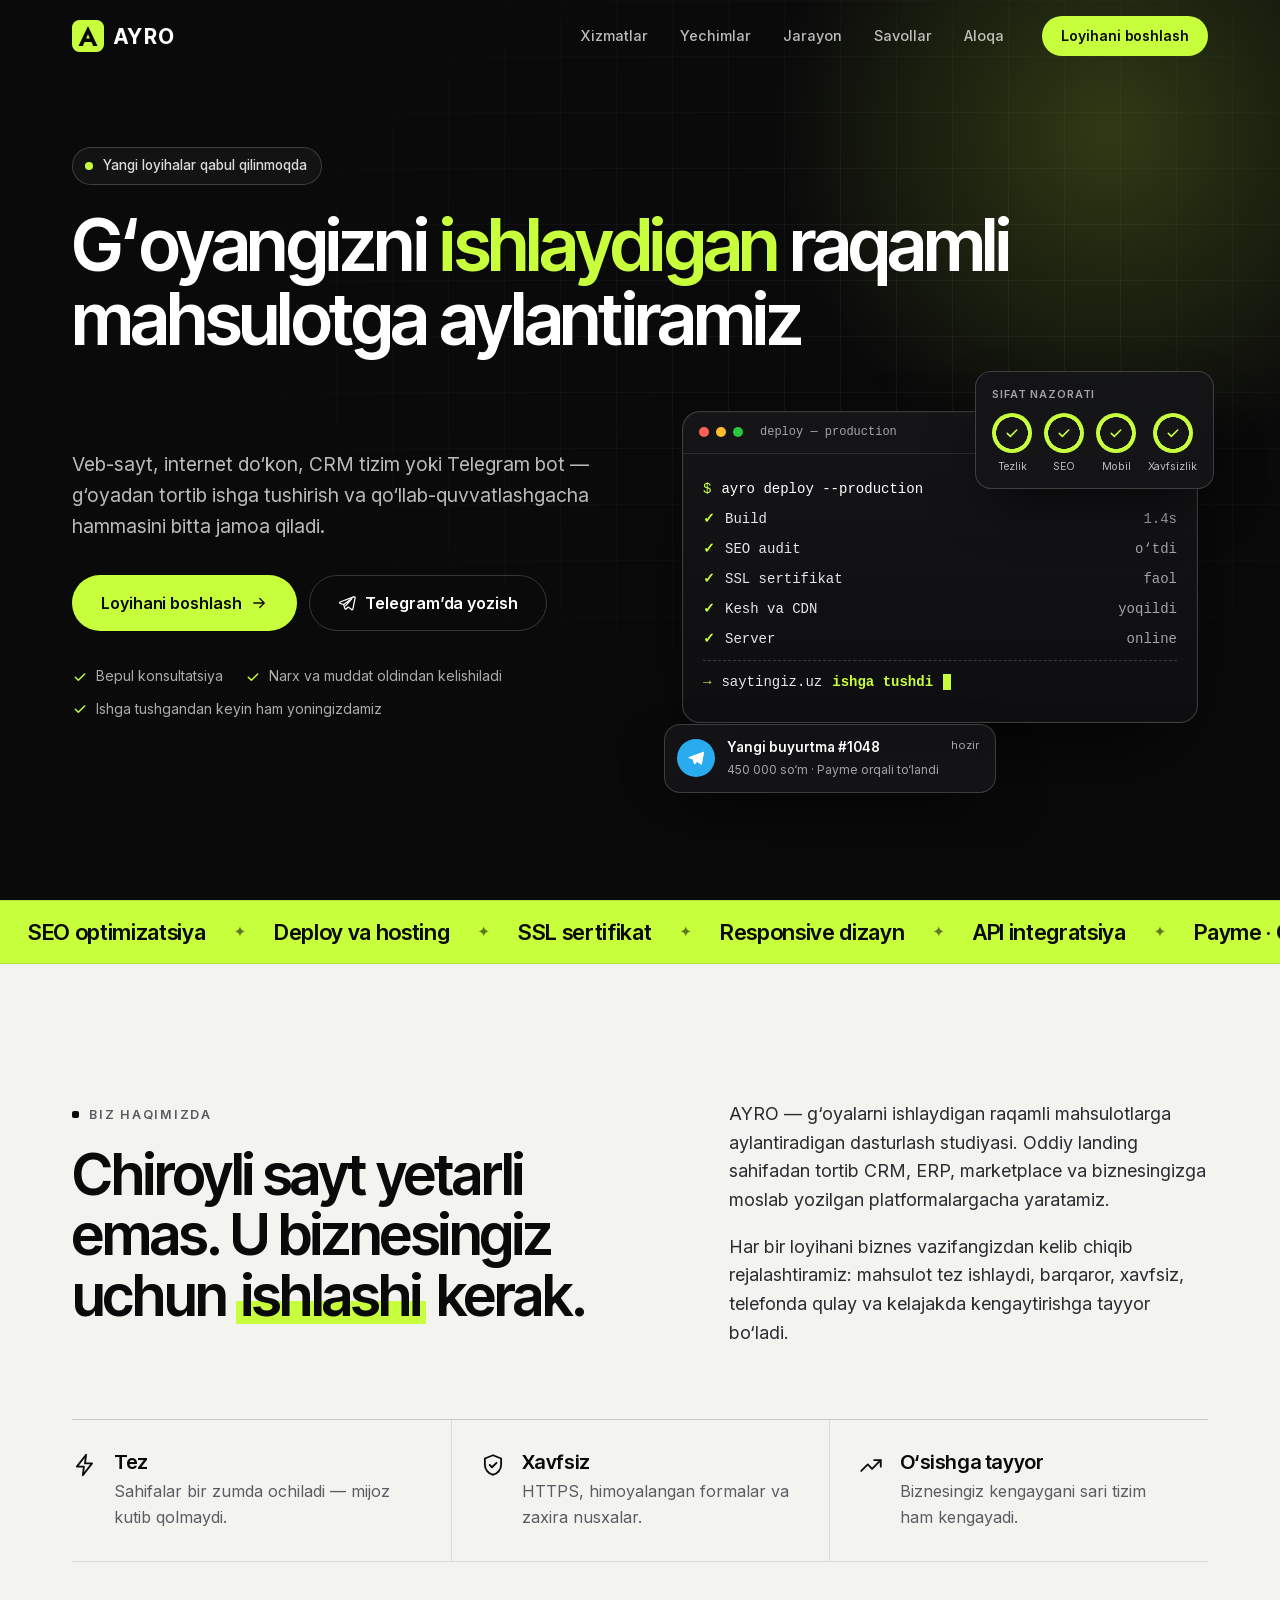
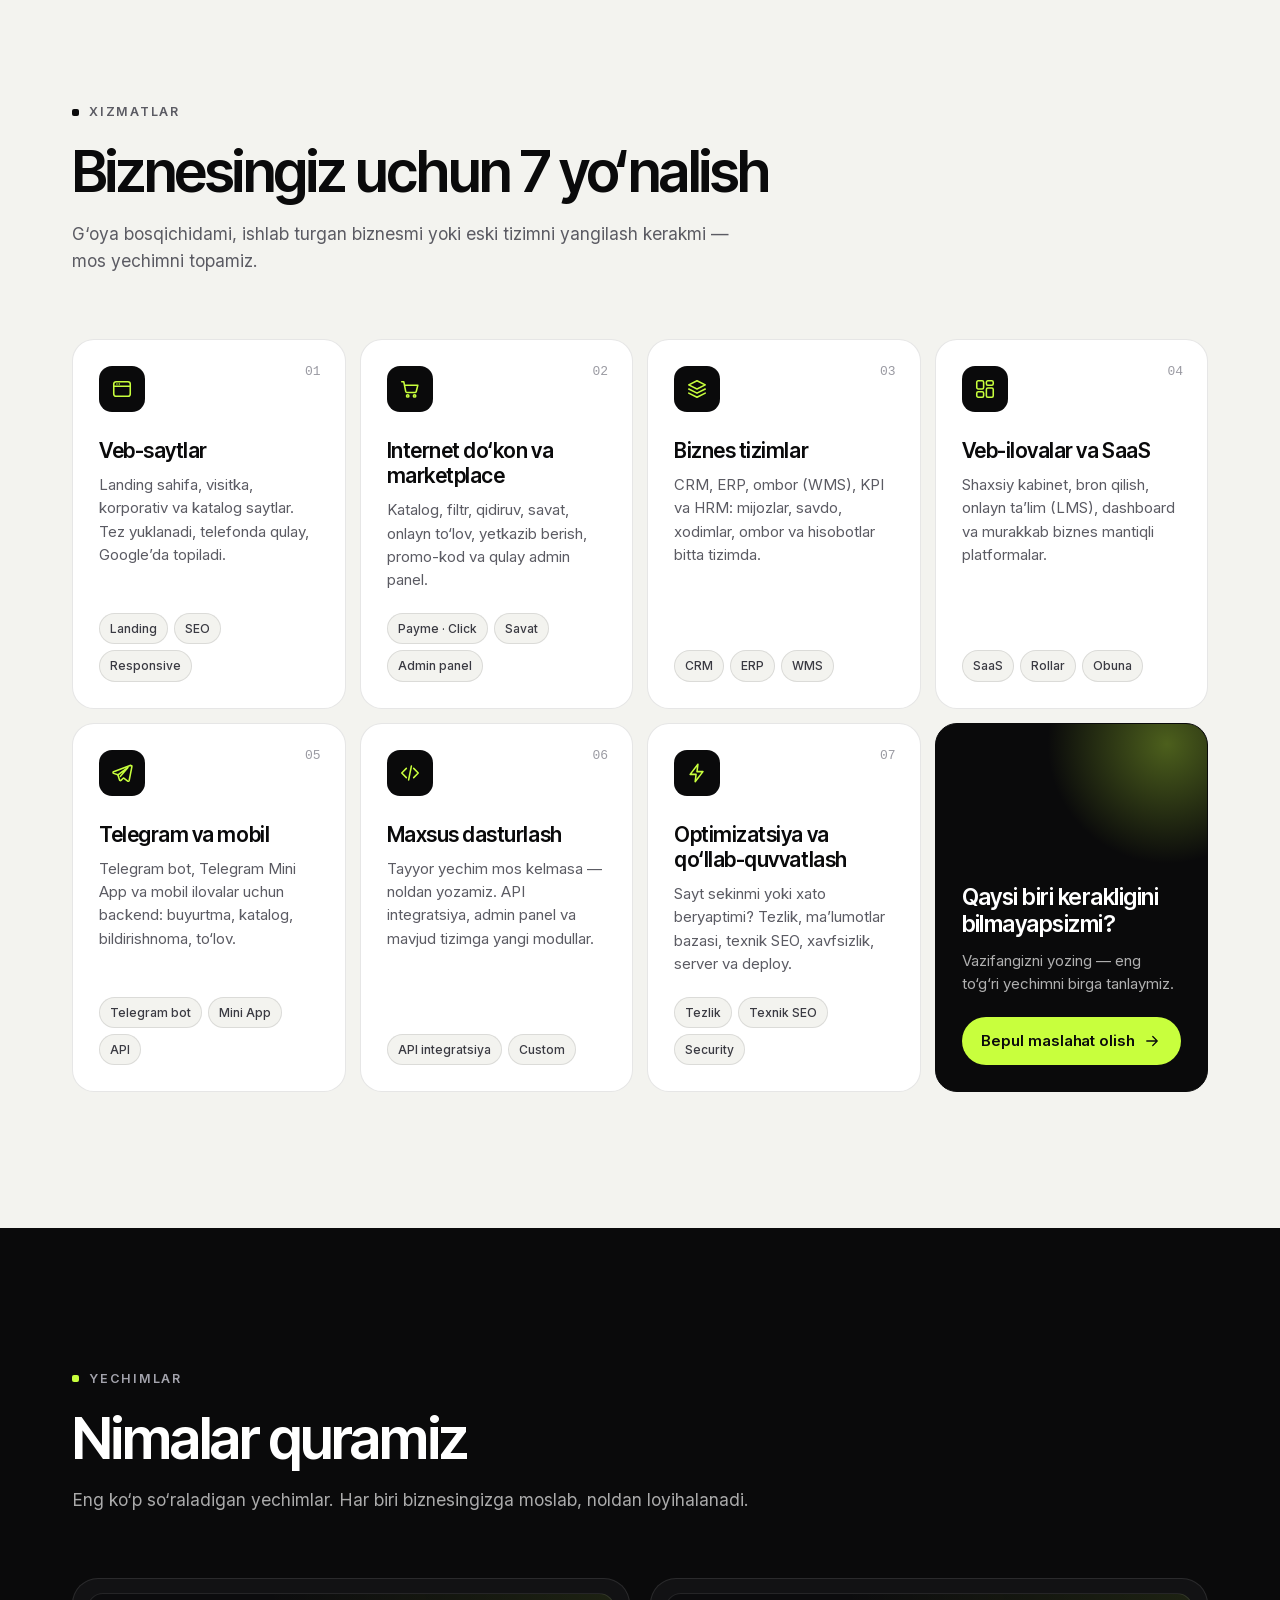
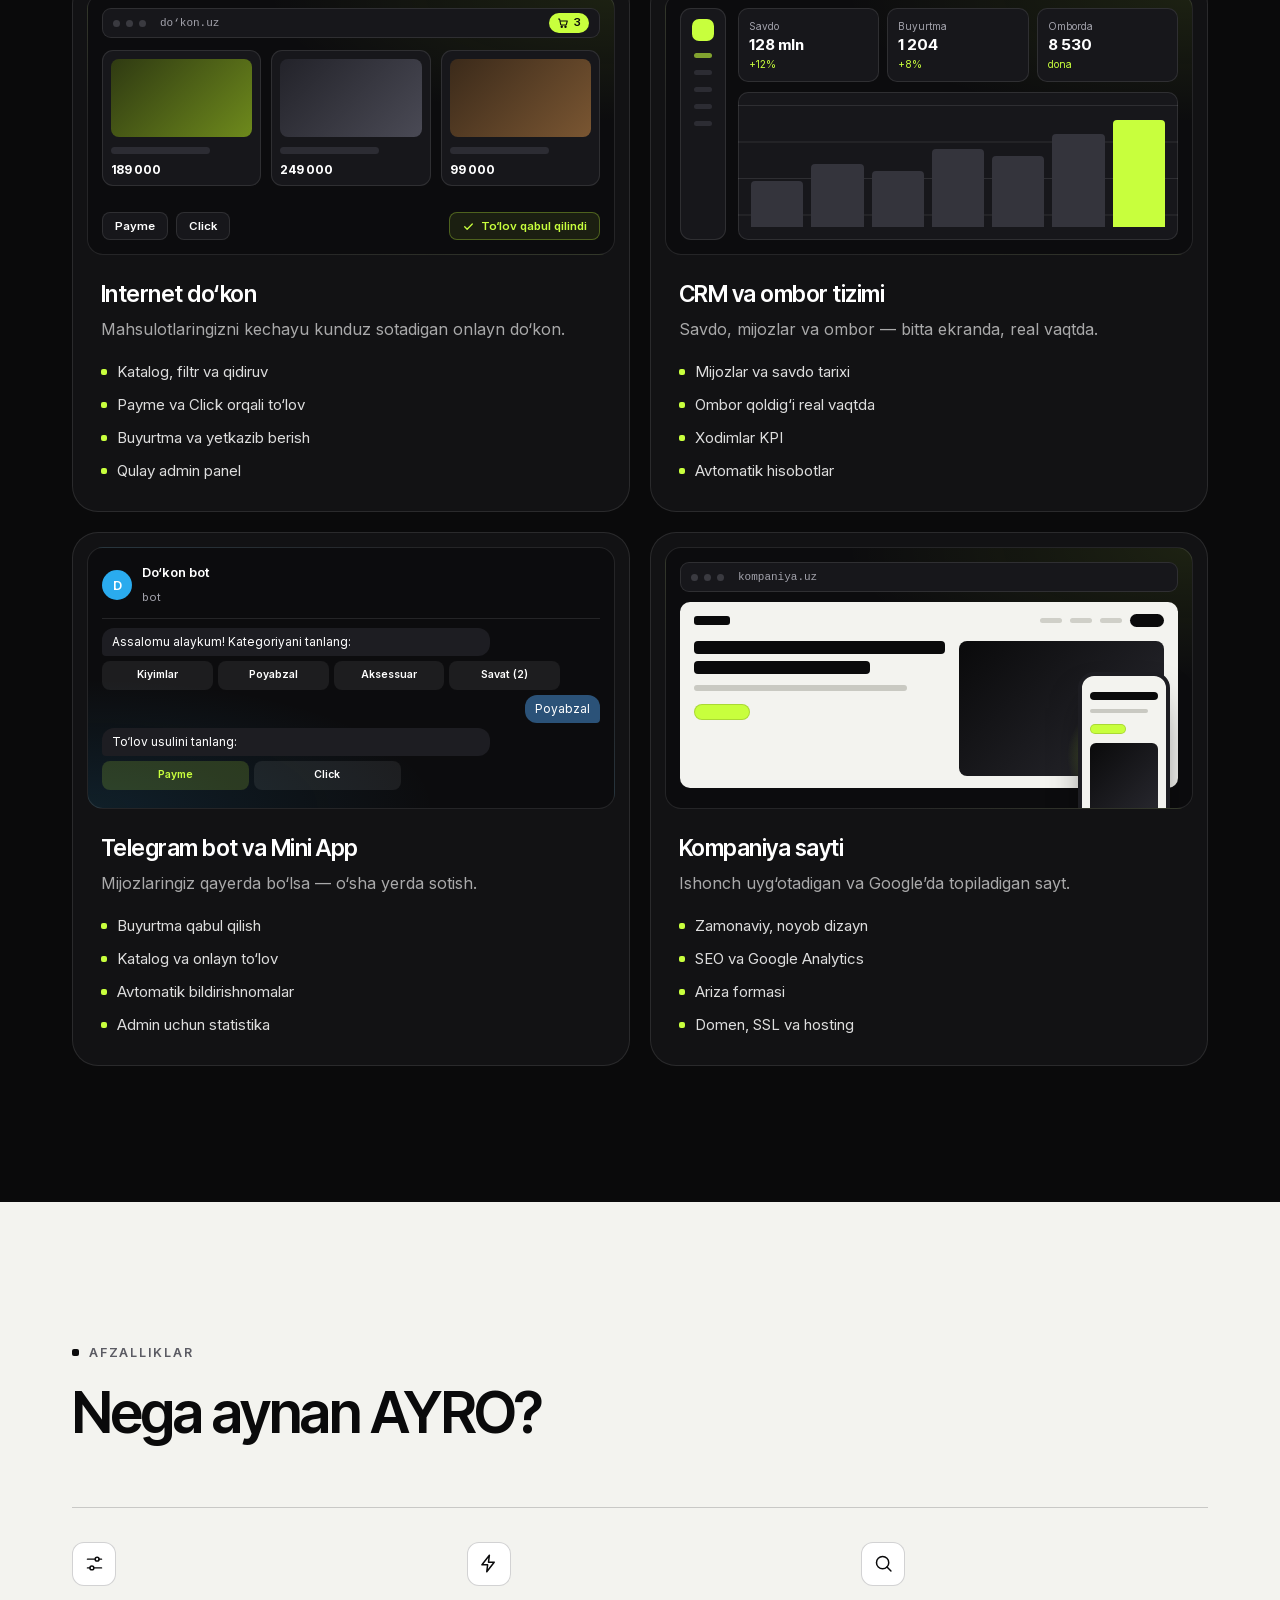
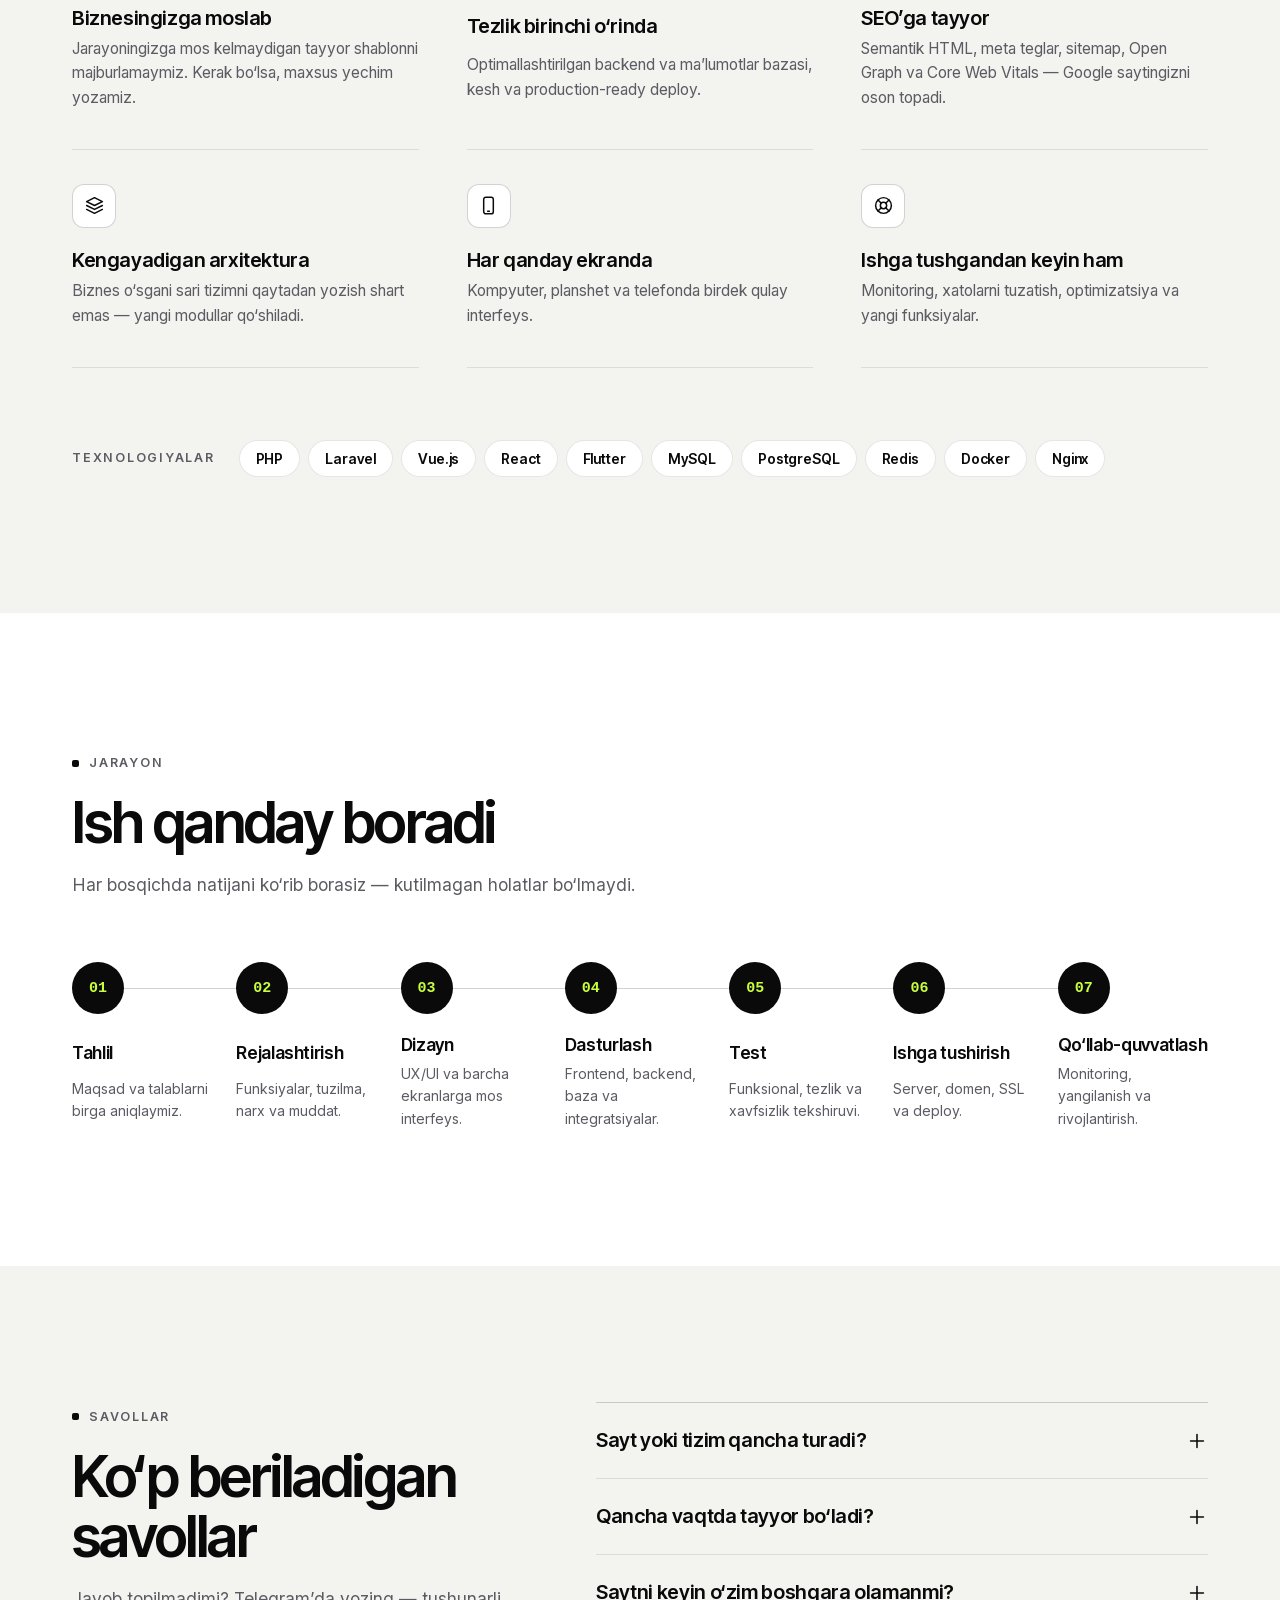
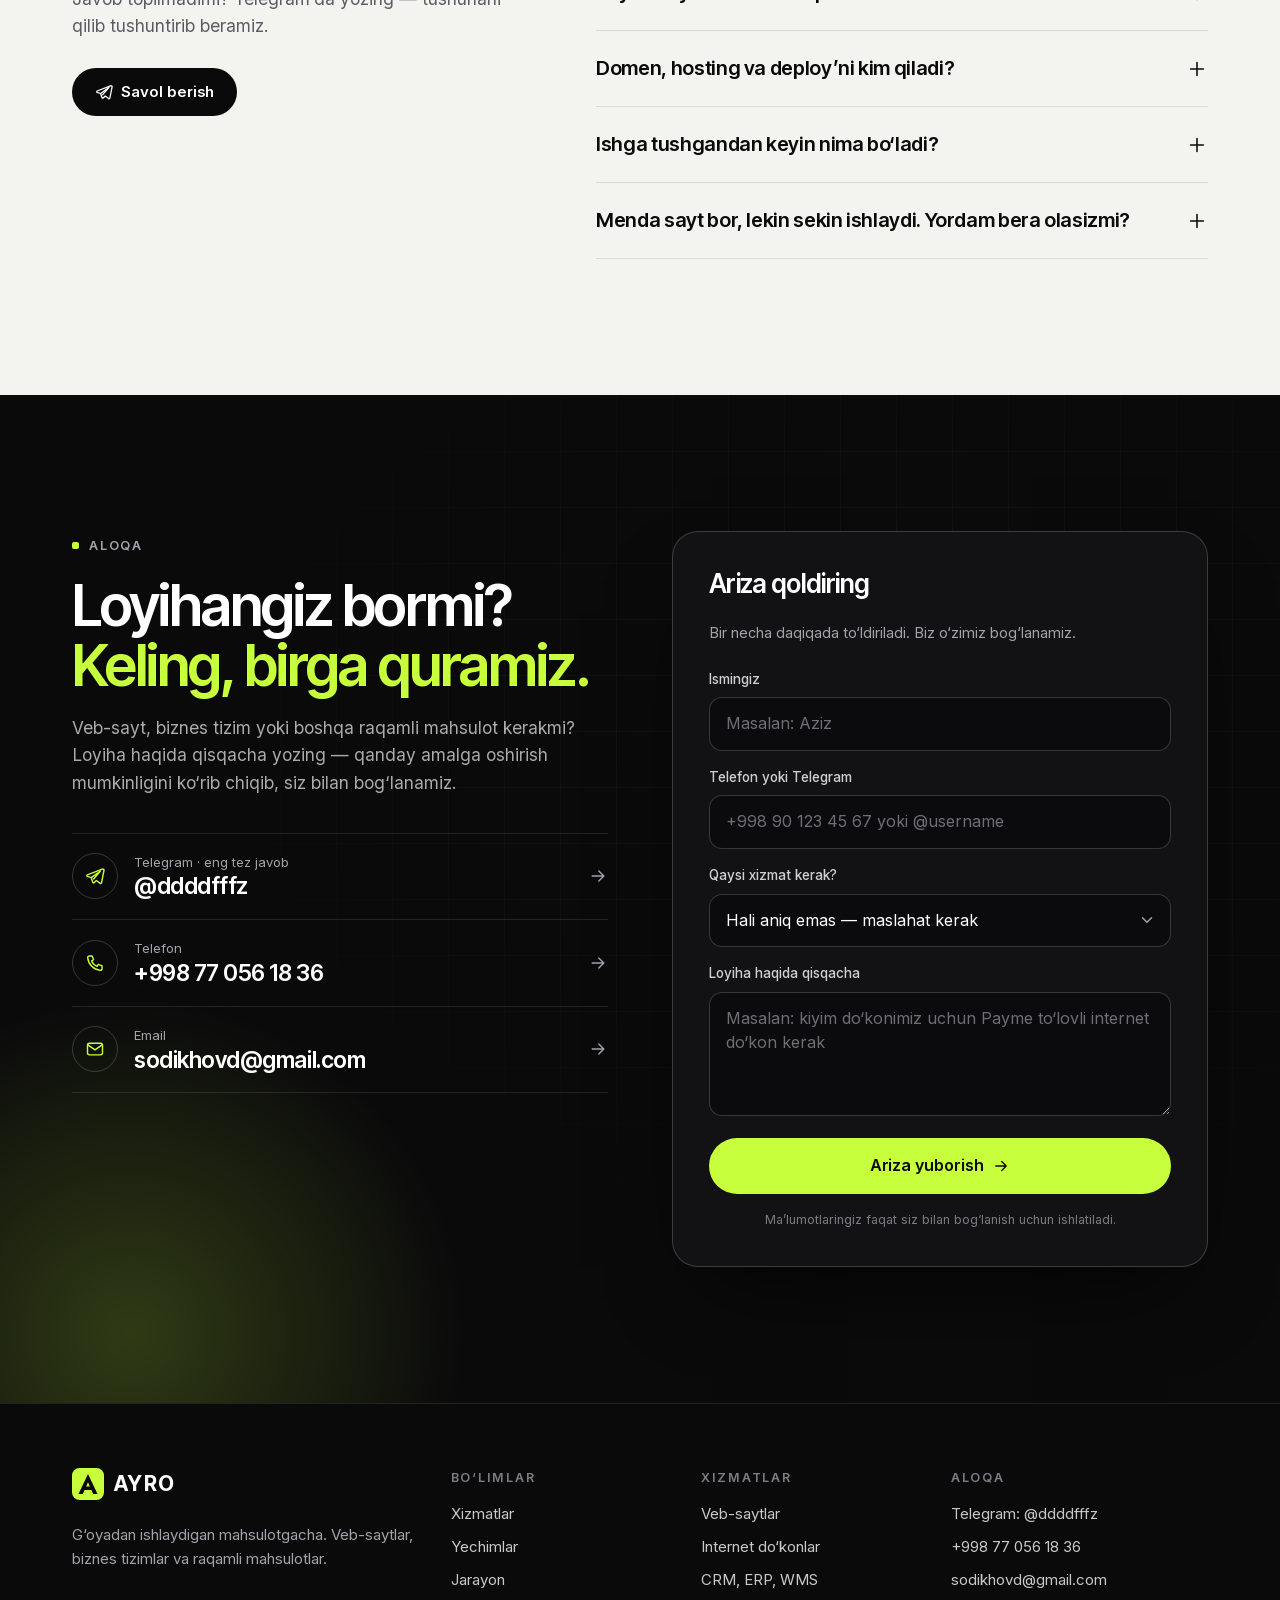
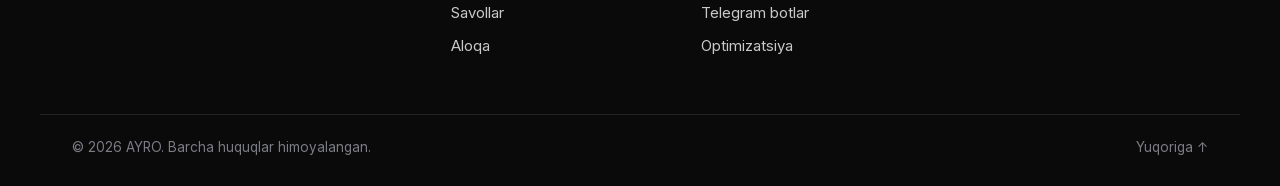
==== index.html @ 462386d8 "AYRO visitka sayti: xizmatlar, yechimlar, ariza formasi va parolli statistika Bir sahifali o‘zbekcha" ====
<!doctype html>
<html lang="uz">
<head>
<meta charset="utf-8">
<meta name="viewport" content="width=device-width, initial-scale=1, viewport-fit=cover">
<title>AYRO — veb-sayt, internet do‘kon, CRM va Telegram bot yaratish</title>
<meta name="description" content="AYRO — veb-sayt, internet do‘kon, CRM/ERP tizim, Telegram bot va veb-ilovalar yaratadigan dasturlash studiyasi. SEO optimizatsiya, tezkor yuklanish, xavfsiz deploy va doimiy qo‘llab-quvvatlash.">
<link rel="canonical" href="https://diyorbek1118.github.io/ayro/">
<meta name="theme-color" content="#0A0A0B">
<meta name="format-detection" content="telephone=no">
<meta property="og:type" content="website">
<meta property="og:site_name" content="AYRO">
<meta property="og:locale" content="uz_UZ">
<meta property="og:title" content="AYRO — g‘oyangizni ishlaydigan raqamli mahsulotga aylantiramiz">
<meta property="og:description" content="Veb-saytlar, internet do‘konlar, CRM/ERP tizimlar va Telegram botlar. SEO, tezkor yuklanish, xavfsiz deploy va qo‘llab-quvvatlash.">
<meta property="og:url" content="https://diyorbek1118.github.io/ayro/">
<meta property="og:image" content="https://diyorbek1118.github.io/ayro/og.png">
<meta property="og:image:width" content="1200">
<meta property="og:image:height" content="630">
<meta property="og:image:alt" content="AYRO — veb-saytlar, biznes tizimlar va raqamli mahsulotlar">
<meta name="twitter:card" content="summary_large_image">
<link rel="icon" href="favicon.svg" type="image/svg+xml">
<link rel="apple-touch-icon" href="apple-touch-icon.png">
<link rel="dns-prefetch" href="https://abacus.jasoncameron.dev">
<link rel="preload" href="fonts/inter-tight-latin.woff2" as="font" type="font/woff2" crossorigin>
<link rel="preload" href="fonts/inter-latin.woff2" as="font" type="font/woff2" crossorigin>
<link rel="stylesheet" href="styles.css">
<script src="main.js" defer></script>
<script type="application/ld+json">
{
  "@context": "https://schema.org",
  "@type": "ProfessionalService",
  "name": "AYRO",
  "slogan": "We turn ideas into digital products.",
  "description": "Veb-sayt, internet do‘kon, CRM/ERP tizim, Telegram bot va veb-ilovalar yaratadigan dasturlash studiyasi.",
  "url": "https://diyorbek1118.github.io/ayro/",
  "image": "https://diyorbek1118.github.io/ayro/og.png",
  "logo": "https://diyorbek1118.github.io/ayro/apple-touch-icon.png",
  "telephone": "+998770561836",
  "email": "sodikhovd@gmail.com",
  "areaServed": { "@type": "Country", "name": "Uzbekistan" },
  "sameAs": ["https://t.me/ddddfffz"],
  "knowsAbout": ["Web development", "E-commerce", "CRM", "ERP", "Telegram bot", "SEO", "Laravel", "Vue.js", "React"],
  "hasOfferCatalog": {
    "@type": "OfferCatalog",
    "name": "Xizmatlar",
    "itemListElement": [
      { "@type": "Offer", "itemOffered": { "@type": "Service", "name": "Veb-saytlar" } },
      { "@type": "Offer", "itemOffered": { "@type": "Service", "name": "Internet do‘kon va marketplace" } },
      { "@type": "Offer", "itemOffered": { "@type": "Service", "name": "CRM, ERP va ombor tizimlari" } },
      { "@type": "Offer", "itemOffered": { "@type": "Service", "name": "Veb-ilovalar va SaaS" } },
      { "@type": "Offer", "itemOffered": { "@type": "Service", "name": "Telegram bot va mobil ilovalar" } },
      { "@type": "Offer", "itemOffered": { "@type": "Service", "name": "Maxsus dasturlash va API integratsiya" } },
      { "@type": "Offer", "itemOffered": { "@type": "Service", "name": "Optimizatsiya va texnik qo‘llab-quvvatlash" } }
    ]
  }
}
</script>
<script type="application/ld+json">
{
  "@context": "https://schema.org",
  "@type": "FAQPage",
  "mainEntity": [
    { "@type": "Question", "name": "Sayt yoki tizim qancha turadi?", "acceptedAnswer": { "@type": "Answer", "text": "Narx loyiha hajmi va funksiyalarga bog‘liq. Qisqa suhbatdan so‘ng aniq narx va muddatni ish boshlanishidan oldin kelishib olamiz — keyin kutilmagan xarajat chiqmaydi." } },
    { "@type": "Question", "name": "Qancha vaqtda tayyor bo‘ladi?", "acceptedAnswer": { "@type": "Answer", "text": "Visitka sayt tez tayyor bo‘ladi, internet do‘kon yoki CRM esa ko‘proq vaqt oladi. Aniq muddatni rejalashtirish bosqichida belgilaymiz va har bosqichda natijani ko‘rsatib boramiz." } },
    { "@type": "Question", "name": "Saytni keyin o‘zim boshqara olamanmi?", "acceptedAnswer": { "@type": "Answer", "text": "Ha. Qulay admin panel orqali mahsulot, narx, matn va rasmlarni dasturchisiz o‘zingiz o‘zgartirasiz." } },
    { "@type": "Question", "name": "Domen, hosting va deploy’ni kim qiladi?", "acceptedAnswer": { "@type": "Answer", "text": "Biz. Server sozlash, domen ulash, SSL sertifikat va deploy’ni o‘zimiz bajaramiz — siz tayyor, ishlab turgan saytni olasiz." } },
    { "@type": "Question", "name": "Ishga tushgandan keyin nima bo‘ladi?", "acceptedAnswer": { "@type": "Answer", "text": "Qo‘llab-quvvatlashda davom etamiz: monitoring, xatolarni tuzatish, tezlikni oshirish va yangi funksiyalar qo‘shish." } },
    { "@type": "Question", "name": "Menda sayt bor, lekin sekin ishlaydi. Yordam bera olasizmi?", "acceptedAnswer": { "@type": "Answer", "text": "Ha. Yangi sayt shart emas: tezlik, ma’lumotlar bazasi, texnik SEO va xavfsizlikni tekshirib, mavjud tizimni optimallashtiramiz." } }
  ]
}
</script>
</head>
<body>
<svg width="0" height="0" style="position:absolute" aria-hidden="true" focusable="false">
  <defs>
    <symbol id="i-site" viewBox="0 0 24 24"><rect x="3" y="4" width="18" height="16" rx="2.5"/><path d="M3 9h18M6.5 6.5h.01M9 6.5h.01"/></symbol>
    <symbol id="i-cart" viewBox="0 0 24 24"><path d="M3 4h2.2l2.1 10.6a1.6 1.6 0 0 0 1.6 1.3h8.4a1.6 1.6 0 0 0 1.5-1.2L20.5 8H6.1"/><circle cx="9.5" cy="19.5" r="1.3"/><circle cx="17" cy="19.5" r="1.3"/></symbol>
    <symbol id="i-layers" viewBox="0 0 24 24"><path d="M12 3 3 7.5 12 12l9-4.5L12 3Z"/><path d="m3 12 9 4.5 9-4.5"/><path d="m3 16.5 9 4.5 9-4.5"/></symbol>
    <symbol id="i-app" viewBox="0 0 24 24"><rect x="3" y="3" width="7.5" height="9" rx="1.6"/><rect x="13.5" y="3" width="7.5" height="5" rx="1.6"/><rect x="13.5" y="11" width="7.5" height="10" rx="1.6"/><rect x="3" y="15" width="7.5" height="6" rx="1.6"/></symbol>
    <symbol id="i-send" viewBox="0 0 24 24"><path d="M21.5 3.5 2.8 10.7c-.8.3-.8 1.4 0 1.7l4.7 1.6 1.8 5.6c.2.7 1.1.9 1.6.4l2.7-2.6 4.6 3.4c.6.4 1.4.1 1.6-.6l3-15.1c.2-.9-.6-1.6-1.3-1.2Z"/><path d="m7.5 14 11-8-8.2 9.6"/></symbol>
    <symbol id="i-code" viewBox="0 0 24 24"><path d="m8 7-5 5 5 5M16 7l5 5-5 5M13.5 4.5l-3 15"/></symbol>
    <symbol id="i-zap" viewBox="0 0 24 24"><path d="M13 2.5 4.5 13.5h6.5l-1 8 8.5-11h-6.5l1-8Z"/></symbol>
    <symbol id="i-sliders" viewBox="0 0 24 24"><path d="M4 7h9M17 7h3M4 17h3M11 17h9"/><circle cx="15" cy="7" r="2.2"/><circle cx="9" cy="17" r="2.2"/></symbol>
    <symbol id="i-search" viewBox="0 0 24 24"><circle cx="11" cy="11" r="7"/><path d="m20.5 20.5-4.5-4.5"/></symbol>
    <symbol id="i-grow" viewBox="0 0 24 24"><path d="M3 17.5 9 11.5l4 4 8-8"/><path d="M15 7.5h6v6"/></symbol>
    <symbol id="i-phone-d" viewBox="0 0 24 24"><rect x="6.5" y="2.5" width="11" height="19" rx="2.5"/><path d="M11 18.5h2"/></symbol>
    <symbol id="i-support" viewBox="0 0 24 24"><circle cx="12" cy="12" r="9"/><circle cx="12" cy="12" r="3.6"/><path d="m5.7 5.7 3.8 3.8M14.5 14.5l3.8 3.8M18.3 5.7l-3.8 3.8M9.5 14.5l-3.8 3.8"/></symbol>
    <symbol id="i-shield" viewBox="0 0 24 24"><path d="M12 3 4.5 6v5.8c0 4.4 3.1 8.2 7.5 9.2 4.4-1 7.5-4.8 7.5-9.2V6L12 3Z"/><path d="m9 12 2.1 2.1L15.2 10"/></symbol>
    <symbol id="i-arrow" viewBox="0 0 24 24"><path d="M5 12h14M13 6l6 6-6 6"/></symbol>
    <symbol id="i-call" viewBox="0 0 24 24"><path d="M5.2 3.5h3.3l1.8 4.6-2.3 1.4a11.5 11.5 0 0 0 6.5 6.5l1.4-2.3 4.6 1.8v3.3a2 2 0 0 1-2.1 2A16.9 16.9 0 0 1 3.2 5.6a2 2 0 0 1 2-2.1Z"/></symbol>
    <symbol id="i-mail" viewBox="0 0 24 24"><rect x="3" y="5" width="18" height="14" rx="2.4"/><path d="m3.5 7 8.5 6 8.5-6"/></symbol>
    <symbol id="i-check" viewBox="0 0 24 24"><path d="m5 12.5 4.5 4.5L19 7.5"/></symbol>
    <symbol id="i-plus" viewBox="0 0 24 24"><path d="M12 5v14M5 12h14"/></symbol>
  </defs>
</svg>

<a class="skip" href="#asosiy">Asosiy qismga o‘tish</a>

<header class="header" id="header">
  <div class="wrap header-in">
    <a class="logo" href="#top" aria-label="AYRO — bosh sahifa">
      <svg class="logo-mark" viewBox="0 0 64 64" aria-hidden="true"><rect width="64" height="64" rx="15" fill="#C8FF3D"/><path fill="#0A0A0B" fill-rule="evenodd" d="M32 12 51 52h-8.6l-3.5-8H25.1l-3.5 8H13L32 12Zm0 16.5L28.3 37h7.4L32 28.5Z"/></svg>
      <span>AYRO</span>
    </a>
    <nav class="nav" aria-label="Asosiy menyu">
      <a href="#xizmatlar">Xizmatlar</a>
      <a href="#yechimlar">Yechimlar</a>
      <a href="#jarayon">Jarayon</a>
      <a href="#savollar">Savollar</a>
      <a href="#aloqa">Aloqa</a>
    </nav>
    <a class="btn btn-accent btn-sm header-cta" href="#aloqa">Loyihani boshlash</a>
    <button class="nav-toggle" type="button" aria-expanded="false" aria-controls="mnav" aria-label="Menyuni ochish"><span></span><span></span></button>
  </div>
  <nav class="mnav" id="mnav" aria-label="Mobil menyu">
    <a href="#xizmatlar">Xizmatlar</a>
    <a href="#yechimlar">Yechimlar</a>
    <a href="#jarayon">Jarayon</a>
    <a href="#savollar">Savollar</a>
    <a href="#aloqa">Aloqa</a>
    <a class="btn btn-accent" href="https://t.me/ddddfffz" target="_blank" rel="noopener" data-track="telegram"><svg class="ic"><use href="#i-send"/></svg>Telegram’da yozish</a>
  </nav>
</header>

<main id="asosiy">

<section class="hero dark" id="top">
  <div class="hero-bg" aria-hidden="true"></div>
  <div class="wrap hero-grid">
    <div class="hero-top">
      <p class="status"><span class="pulse" aria-hidden="true"></span>Yangi loyihalar qabul qilinmoqda</p>
      <h1>G‘oyangizni <span class="hl">ishlaydigan</span> raqamli mahsulotga aylantiramiz</h1>
    </div>
    <div class="hero-copy">
      <p class="lead">Veb-sayt, internet do‘kon, CRM tizim yoki Telegram bot — g‘oyadan tortib ishga tushirish va qo‘llab-quvvatlashgacha hammasini bitta jamoa qiladi.</p>
      <div class="cta-row">
        <a class="btn btn-accent btn-lg" href="#aloqa">Loyihani boshlash<svg class="ic"><use href="#i-arrow"/></svg></a>
        <a class="btn btn-ghost btn-lg" href="https://t.me/ddddfffz" target="_blank" rel="noopener" data-track="telegram"><svg class="ic"><use href="#i-send"/></svg>Telegram’da yozish</a>
      </div>
      <ul class="trust">
        <li><svg class="ic"><use href="#i-check"/></svg>Bepul konsultatsiya</li>
        <li><svg class="ic"><use href="#i-check"/></svg>Narx va muddat oldindan kelishiladi</li>
        <li><svg class="ic"><use href="#i-check"/></svg>Ishga tushgandan keyin ham yoningizdamiz</li>
      </ul>
    </div>

    <div class="hero-visual" aria-hidden="true">
      <div class="term">
        <div class="term-bar"><i></i><i></i><i></i><span>deploy — production</span></div>
        <div class="term-body">
          <p class="t-cmd" style="--d:0"><span class="t-pr">$</span> ayro deploy --production</p>
          <p style="--d:1"><span class="t-ok">✓</span> Build<span class="t-dim">1.4s</span></p>
          <p style="--d:2"><span class="t-ok">✓</span> SEO audit<span class="t-dim">o‘tdi</span></p>
          <p style="--d:3"><span class="t-ok">✓</span> SSL sertifikat<span class="t-dim">faol</span></p>
          <p style="--d:4"><span class="t-ok">✓</span> Kesh va CDN<span class="t-dim">yoqildi</span></p>
          <p style="--d:5"><span class="t-ok">✓</span> Server<span class="t-dim">online</span></p>
          <p class="t-live" style="--d:6"><span class="t-arrow">→</span> saytingiz.uz <b>ishga tushdi</b><span class="caret"></span></p>
        </div>
      </div>
      <div class="float float-a">
        <p class="float-t">Sifat nazorati</p>
        <div class="rings">
          <div class="ring"><span><svg class="ic"><use href="#i-check"/></svg></span><em>Tezlik</em></div>
          <div class="ring"><span><svg class="ic"><use href="#i-check"/></svg></span><em>SEO</em></div>
          <div class="ring"><span><svg class="ic"><use href="#i-check"/></svg></span><em>Mobil</em></div>
          <div class="ring"><span><svg class="ic"><use href="#i-check"/></svg></span><em>Xavfsizlik</em></div>
        </div>
      </div>
      <div class="float float-b">
        <span class="tg"><svg class="ic"><use href="#i-send"/></svg></span>
        <div>
          <p class="n-t">Yangi buyurtma #1048</p>
          <p class="n-s">450 000 so‘m · Payme orqali to‘landi</p>
        </div>
        <span class="n-time">hozir</span>
      </div>
    </div>
  </div>
</section>

<div class="marquee" aria-label="Asosiy yo‘nalishlar">
  <div class="marquee-track">
    <ul>
      <li>SEO optimizatsiya</li><li>Deploy va hosting</li><li>SSL sertifikat</li><li>Responsive dizayn</li><li>API integratsiya</li><li>Payme · Click</li><li>Telegram Mini App</li><li>CRM · ERP</li><li>Core Web Vitals</li><li>Server monitoring</li><li>Redis kesh</li><li>CI/CD</li><li>Backup</li>
    </ul>
    <ul aria-hidden="true">
      <li>SEO optimizatsiya</li><li>Deploy va hosting</li><li>SSL sertifikat</li><li>Responsive dizayn</li><li>API integratsiya</li><li>Payme · Click</li><li>Telegram Mini App</li><li>CRM · ERP</li><li>Core Web Vitals</li><li>Server monitoring</li><li>Redis kesh</li><li>CI/CD</li><li>Backup</li>
    </ul>
  </div>
</div>

<section class="section about" id="haqida">
  <div class="wrap">
    <div class="about-grid">
      <div>
        <p class="eyebrow reveal">Biz haqimizda</p>
        <h2 class="h2 reveal">Chiroyli sayt yetarli emas. U biznesingiz uchun <span class="mark">ishlashi</span> kerak.</h2>
      </div>
      <div class="about-text">
        <p class="reveal">AYRO — g‘oyalarni ishlaydigan raqamli mahsulotlarga aylantiradigan dasturlash studiyasi. Oddiy landing sahifadan tortib CRM, ERP, marketplace va biznesingizga moslab yozilgan platformalargacha yaratamiz.</p>
        <p class="reveal">Har bir loyihani biznes vazifangizdan kelib chiqib rejalashtiramiz: mahsulot tez ishlaydi, barqaror, xavfsiz, telefonda qulay va kelajakda kengaytirishga tayyor bo‘ladi.</p>
      </div>
    </div>
    <ul class="pillars">
      <li class="reveal"><svg class="ic"><use href="#i-zap"/></svg><h3>Tez</h3><p>Sahifalar bir zumda ochiladi — mijoz kutib qolmaydi.</p></li>
      <li class="reveal"><svg class="ic"><use href="#i-shield"/></svg><h3>Xavfsiz</h3><p>HTTPS, himoyalangan formalar va zaxira nusxalar.</p></li>
      <li class="reveal"><svg class="ic"><use href="#i-grow"/></svg><h3>O‘sishga tayyor</h3><p>Biznesingiz kengaygani sari tizim ham kengayadi.</p></li>
    </ul>
  </div>
</section>

<section class="section services" id="xizmatlar">
  <div class="wrap">
    <div class="head">
      <p class="eyebrow reveal">Xizmatlar</p>
      <h2 class="h2 reveal">Biznesingiz uchun 7 yo‘nalish</h2>
      <p class="sub reveal">G‘oya bosqichidami, ishlab turgan biznesmi yoki eski tizimni yangilash kerakmi — mos yechimni topamiz.</p>
    </div>
    <ul class="svc-grid">
      <li class="svc reveal">
        <span class="svc-no">01</span>
        <span class="svc-ic"><svg class="ic"><use href="#i-site"/></svg></span>
        <h3>Veb-saytlar</h3>
        <p>Landing sahifa, visitka, korporativ va katalog saytlar. Tez yuklanadi, telefonda qulay, Google’da topiladi.</p>
        <ul class="tags"><li>Landing</li><li>SEO</li><li>Responsive</li></ul>
      </li>
      <li class="svc reveal">
        <span class="svc-no">02</span>
        <span class="svc-ic"><svg class="ic"><use href="#i-cart"/></svg></span>
        <h3>Internet do‘kon va marketplace</h3>
        <p>Katalog, filtr, qidiruv, savat, onlayn to‘lov, yetkazib berish, promo-kod va qulay admin panel.</p>
        <ul class="tags"><li>Payme · Click</li><li>Savat</li><li>Admin panel</li></ul>
      </li>
      <li class="svc reveal">
        <span class="svc-no">03</span>
        <span class="svc-ic"><svg class="ic"><use href="#i-layers"/></svg></span>
        <h3>Biznes tizimlar</h3>
        <p>CRM, ERP, ombor (WMS), KPI va HRM: mijozlar, savdo, xodimlar, ombor va hisobotlar bitta tizimda.</p>
        <ul class="tags"><li>CRM</li><li>ERP</li><li>WMS</li></ul>
      </li>
      <li class="svc reveal">
        <span class="svc-no">04</span>
        <span class="svc-ic"><svg class="ic"><use href="#i-app"/></svg></span>
        <h3>Veb-ilovalar va SaaS</h3>
        <p>Shaxsiy kabinet, bron qilish, onlayn ta’lim (LMS), dashboard va murakkab biznes mantiqli platformalar.</p>
        <ul class="tags"><li>SaaS</li><li>Rollar</li><li>Obuna</li></ul>
      </li>
      <li class="svc reveal">
        <span class="svc-no">05</span>
        <span class="svc-ic"><svg class="ic"><use href="#i-send"/></svg></span>
        <h3>Telegram va mobil</h3>
        <p>Telegram bot, Telegram Mini App va mobil ilovalar uchun backend: buyurtma, katalog, bildirishnoma, to‘lov.</p>
        <ul class="tags"><li>Telegram bot</li><li>Mini App</li><li>API</li></ul>
      </li>
      <li class="svc reveal">
        <span class="svc-no">06</span>
        <span class="svc-ic"><svg class="ic"><use href="#i-code"/></svg></span>
        <h3>Maxsus dasturlash</h3>
        <p>Tayyor yechim mos kelmasa — noldan yozamiz. API integratsiya, admin panel va mavjud tizimga yangi modullar.</p>
        <ul class="tags"><li>API integratsiya</li><li>Custom</li></ul>
      </li>
      <li class="svc reveal">
        <span class="svc-no">07</span>
        <span class="svc-ic"><svg class="ic"><use href="#i-zap"/></svg></span>
        <h3>Optimizatsiya va qo‘llab-quvvatlash</h3>
        <p>Sayt sekinmi yoki xato beryaptimi? Tezlik, ma’lumotlar bazasi, texnik SEO, xavfsizlik, server va deploy.</p>
        <ul class="tags"><li>Tezlik</li><li>Texnik SEO</li><li>Security</li></ul>
      </li>
      <li class="svc svc-cta reveal">
        <h3>Qaysi biri kerakligini bilmayapsizmi?</h3>
        <p>Vazifangizni yozing — eng to‘g‘ri yechimni birga tanlaymiz.</p>
        <a class="btn btn-accent" href="#aloqa">Bepul maslahat olish<svg class="ic"><use href="#i-arrow"/></svg></a>
      </li>
    </ul>
  </div>
</section>

<section class="section solutions dark" id="yechimlar">
  <div class="wrap">
    <div class="head">
      <p class="eyebrow reveal">Yechimlar</p>
      <h2 class="h2 reveal">Nimalar quramiz</h2>
      <p class="sub reveal">Eng ko‘p so‘raladigan yechimlar. Har biri biznesingizga moslab, noldan loyihalanadi.</p>
    </div>
    <div class="sol-grid">
      <article class="sol reveal">
        <div class="mk mk-shop" aria-hidden="true">
          <div class="mk-bar"><i></i><i></i><i></i><span>do‘kon.uz</span><b class="mk-cart"><svg class="ic"><use href="#i-cart"/></svg>3</b></div>
          <div class="mk-products">
            <div class="mk-p"><div class="mk-img a"></div><div class="mk-l"></div><div class="mk-price">189 000</div></div>
            <div class="mk-p"><div class="mk-img b"></div><div class="mk-l"></div><div class="mk-price">249 000</div></div>
            <div class="mk-p"><div class="mk-img c"></div><div class="mk-l"></div><div class="mk-price">99 000</div></div>
          </div>
          <div class="mk-pay"><span>Payme</span><span>Click</span><span class="ok"><svg class="ic"><use href="#i-check"/></svg>To‘lov qabul qilindi</span></div>
        </div>
        <h3>Internet do‘kon</h3>
        <p>Mahsulotlaringizni kechayu kunduz sotadigan onlayn do‘kon.</p>
        <ul class="ticks"><li>Katalog, filtr va qidiruv</li><li>Payme va Click orqali to‘lov</li><li>Buyurtma va yetkazib berish</li><li>Qulay admin panel</li></ul>
      </article>
      <article class="sol reveal">
        <div class="mk mk-crm" aria-hidden="true">
          <div class="mk-side"><b></b><i class="on"></i><i></i><i></i><i></i><i></i></div>
          <div class="mk-main">
            <div class="mk-kpis">
              <div><span>Savdo</span><b>128 mln</b><em>+12%</em></div>
              <div><span>Buyurtma</span><b>1 204</b><em>+8%</em></div>
              <div><span>Omborda</span><b>8 530</b><em>dona</em></div>
            </div>
            <div class="mk-chart"><i style="--h:38%"></i><i style="--h:52%"></i><i style="--h:46%"></i><i style="--h:64%"></i><i style="--h:58%"></i><i style="--h:76%"></i><i style="--h:88%"></i></div>
          </div>
        </div>
        <h3>CRM va ombor tizimi</h3>
        <p>Savdo, mijozlar va ombor — bitta ekranda, real vaqtda.</p>
        <ul class="ticks"><li>Mijozlar va savdo tarixi</li><li>Ombor qoldig‘i real vaqtda</li><li>Xodimlar KPI</li><li>Avtomatik hisobotlar</li></ul>
      </article>
      <article class="sol reveal">
        <div class="mk mk-tg" aria-hidden="true">
          <div class="mk-tg-head"><span class="av">D</span><div><b>Do‘kon bot</b><em>bot</em></div></div>
          <div class="mk-chat">
            <p class="bub in">Assalomu alaykum! Kategoriyani tanlang:</p>
            <div class="kb"><span>Kiyimlar</span><span>Poyabzal</span><span>Aksessuar</span><span>Savat (2)</span></div>
            <p class="bub out">Poyabzal</p>
            <p class="bub in">To‘lov usulini tanlang:</p>
            <div class="kb two"><span>Payme</span><span>Click</span></div>
          </div>
        </div>
        <h3>Telegram bot va Mini App</h3>
        <p>Mijozlaringiz qayerda bo‘lsa — o‘sha yerda sotish.</p>
        <ul class="ticks"><li>Buyurtma qabul qilish</li><li>Katalog va onlayn to‘lov</li><li>Avtomatik bildirishnomalar</li><li>Admin uchun statistika</li></ul>
      </article>
      <article class="sol reveal">
        <div class="mk mk-land" aria-hidden="true">
          <div class="mk-bar"><i></i><i></i><i></i><span>kompaniya.uz</span></div>
          <div class="mk-page">
            <div class="mk-nav"><b></b><i></i><i></i><i></i><s></s></div>
            <div class="mk-hero"><div class="mk-h1"></div><div class="mk-h1 short"></div><div class="mk-txt"></div><div class="mk-btn"></div></div>
            <div class="mk-img-big"></div>
          </div>
          <div class="mk-phone"><div class="mk-h1"></div><div class="mk-txt"></div><div class="mk-btn"></div><div class="mk-img-sm"></div></div>
        </div>
        <h3>Kompaniya sayti</h3>
        <p>Ishonch uyg‘otadigan va Google’da topiladigan sayt.</p>
        <ul class="ticks"><li>Zamonaviy, noyob dizayn</li><li>SEO va Google Analytics</li><li>Ariza formasi</li><li>Domen, SSL va hosting</li></ul>
      </article>
    </div>
  </div>
</section>

<section class="section projects" id="loyihalar" hidden>
  <div class="wrap">
    <div class="head">
      <p class="eyebrow">Loyihalar</p>
      <h2 class="h2">Tanlangan loyihalar</h2>
    </div>
    <div class="proj-list" id="proj-list"></div>
  </div>
</section>

<section class="section why" id="afzalliklar">
  <div class="wrap">
    <div class="head">
      <p class="eyebrow reveal">Afzalliklar</p>
      <h2 class="h2 reveal">Nega aynan AYRO?</h2>
    </div>
    <ul class="why-grid">
      <li class="reveal"><span class="why-ic"><svg class="ic"><use href="#i-sliders"/></svg></span><h3>Biznesingizga moslab</h3><p>Jarayoningizga mos kelmaydigan tayyor shablonni majburlamaymiz. Kerak bo‘lsa, maxsus yechim yozamiz.</p></li>
      <li class="reveal"><span class="why-ic"><svg class="ic"><use href="#i-zap"/></svg></span><h3>Tezlik birinchi o‘rinda</h3><p>Optimallashtirilgan backend va ma’lumotlar bazasi, kesh va production-ready deploy.</p></li>
      <li class="reveal"><span class="why-ic"><svg class="ic"><use href="#i-search"/></svg></span><h3>SEO’ga tayyor</h3><p>Semantik HTML, meta teglar, sitemap, Open Graph va Core Web Vitals — Google saytingizni oson topadi.</p></li>
      <li class="reveal"><span class="why-ic"><svg class="ic"><use href="#i-layers"/></svg></span><h3>Kengayadigan arxitektura</h3><p>Biznes o‘sgani sari tizimni qaytadan yozish shart emas — yangi modullar qo‘shiladi.</p></li>
      <li class="reveal"><span class="why-ic"><svg class="ic"><use href="#i-phone-d"/></svg></span><h3>Har qanday ekranda</h3><p>Kompyuter, planshet va telefonda birdek qulay interfeys.</p></li>
      <li class="reveal"><span class="why-ic"><svg class="ic"><use href="#i-support"/></svg></span><h3>Ishga tushgandan keyin ham</h3><p>Monitoring, xatolarni tuzatish, optimizatsiya va yangi funksiyalar.</p></li>
    </ul>
    <div class="tech reveal">
      <p class="tech-t">Texnologiyalar</p>
      <ul><li>PHP</li><li>Laravel</li><li>Vue.js</li><li>React</li><li>Flutter</li><li>MySQL</li><li>PostgreSQL</li><li>Redis</li><li>Docker</li><li>Nginx</li></ul>
    </div>
  </div>
</section>

<section class="section process" id="jarayon">
  <div class="wrap">
    <div class="head">
      <p class="eyebrow reveal">Jarayon</p>
      <h2 class="h2 reveal">Ish qanday boradi</h2>
      <p class="sub reveal">Har bosqichda natijani ko‘rib borasiz — kutilmagan holatlar bo‘lmaydi.</p>
    </div>
    <ol class="steps">
      <li class="reveal"><span>01</span><h3>Tahlil</h3><p>Maqsad va talablarni birga aniqlaymiz.</p></li>
      <li class="reveal"><span>02</span><h3>Rejalashtirish</h3><p>Funksiyalar, tuzilma, narx va muddat.</p></li>
      <li class="reveal"><span>03</span><h3>Dizayn</h3><p>UX/UI va barcha ekranlarga mos interfeys.</p></li>
      <li class="reveal"><span>04</span><h3>Dasturlash</h3><p>Frontend, backend, baza va integratsiyalar.</p></li>
      <li class="reveal"><span>05</span><h3>Test</h3><p>Funksional, tezlik va xavfsizlik tekshiruvi.</p></li>
      <li class="reveal"><span>06</span><h3>Ishga tushirish</h3><p>Server, domen, SSL va deploy.</p></li>
      <li class="reveal"><span>07</span><h3>Qo‘llab-quvvatlash</h3><p>Monitoring, yangilanish va rivojlantirish.</p></li>
    </ol>
  </div>
</section>

<section class="section faq" id="savollar">
  <div class="wrap faq-grid">
    <div class="faq-side">
      <p class="eyebrow reveal">Savollar</p>
      <h2 class="h2 reveal">Ko‘p beriladigan savollar</h2>
      <p class="sub reveal">Javob topilmadimi? Telegram’da yozing — tushunarli qilib tushuntirib beramiz.</p>
      <a class="btn btn-dark reveal" href="https://t.me/ddddfffz" target="_blank" rel="noopener" data-track="telegram"><svg class="ic"><use href="#i-send"/></svg>Savol berish</a>
    </div>
    <div class="faq-list">
      <details class="reveal"><summary>Sayt yoki tizim qancha turadi?<svg class="ic"><use href="#i-plus"/></svg></summary><p>Narx loyiha hajmi va funksiyalarga bog‘liq. Qisqa suhbatdan so‘ng aniq narx va muddatni ish boshlanishidan oldin kelishib olamiz — keyin kutilmagan xarajat chiqmaydi.</p></details>
      <details class="reveal"><summary>Qancha vaqtda tayyor bo‘ladi?<svg class="ic"><use href="#i-plus"/></svg></summary><p>Visitka sayt tez tayyor bo‘ladi, internet do‘kon yoki CRM esa ko‘proq vaqt oladi. Aniq muddatni rejalashtirish bosqichida belgilaymiz va har bosqichda natijani ko‘rsatib boramiz.</p></details>
      <details class="reveal"><summary>Saytni keyin o‘zim boshqara olamanmi?<svg class="ic"><use href="#i-plus"/></svg></summary><p>Ha. Qulay admin panel orqali mahsulot, narx, matn va rasmlarni dasturchisiz o‘zingiz o‘zgartirasiz.</p></details>
      <details class="reveal"><summary>Domen, hosting va deploy’ni kim qiladi?<svg class="ic"><use href="#i-plus"/></svg></summary><p>Biz. Server sozlash, domen ulash, SSL sertifikat va deploy’ni o‘zimiz bajaramiz — siz tayyor, ishlab turgan saytni olasiz.</p></details>
      <details class="reveal"><summary>Ishga tushgandan keyin nima bo‘ladi?<svg class="ic"><use href="#i-plus"/></svg></summary><p>Qo‘llab-quvvatlashda davom etamiz: monitoring, xatolarni tuzatish, tezlikni oshirish va yangi funksiyalar qo‘shish.</p></details>
      <details class="reveal"><summary>Menda sayt bor, lekin sekin ishlaydi. Yordam bera olasizmi?<svg class="ic"><use href="#i-plus"/></svg></summary><p>Ha. Yangi sayt shart emas: tezlik, ma’lumotlar bazasi, texnik SEO va xavfsizlikni tekshirib, mavjud tizimni optimallashtiramiz.</p></details>
    </div>
  </div>
</section>

<section class="section contact dark" id="aloqa">
  <div class="hero-bg" aria-hidden="true"></div>
  <div class="wrap contact-grid">
    <div class="contact-copy">
      <p class="eyebrow reveal">Aloqa</p>
      <h2 class="h2 reveal">Loyihangiz bormi? <span class="hl">Keling, birga quramiz.</span></h2>
      <p class="sub reveal">Veb-sayt, biznes tizim yoki boshqa raqamli mahsulot kerakmi? Loyiha haqida qisqacha yozing — qanday amalga oshirish mumkinligini ko‘rib chiqib, siz bilan bog‘lanamiz.</p>
      <ul class="clinks reveal">
        <li><a href="https://t.me/ddddfffz" target="_blank" rel="noopener" data-track="telegram"><span class="cl-ic"><svg class="ic"><use href="#i-send"/></svg></span><span><em>Telegram · eng tez javob</em><b>@ddddfffz</b></span><svg class="ic cl-go"><use href="#i-arrow"/></svg></a></li>
        <li><a href="tel:+998770561836" data-track="phone"><span class="cl-ic"><svg class="ic"><use href="#i-call"/></svg></span><span><em>Telefon</em><b>+998 77 056 18 36</b></span><svg class="ic cl-go"><use href="#i-arrow"/></svg></a></li>
        <li><a href="mailto:sodikhovd@gmail.com" data-track="email"><span class="cl-ic"><svg class="ic"><use href="#i-mail"/></svg></span><span><em>Email</em><b>sodikhovd@gmail.com</b></span><svg class="ic cl-go"><use href="#i-arrow"/></svg></a></li>
      </ul>
    </div>

    <div class="form-card reveal">
      <form id="lead-form" novalidate>
        <h3>Ariza qoldiring</h3>
        <p class="form-note">Bir necha daqiqada to‘ldiriladi. Biz o‘zimiz bog‘lanamiz.</p>
        <div class="field">
          <label for="f-name">Ismingiz</label>
          <input id="f-name" name="name" type="text" autocomplete="name" placeholder="Masalan: Aziz" maxlength="80" aria-describedby="e-name">
          <p class="err" id="e-name"></p>
        </div>
        <div class="field">
          <label for="f-contact">Telefon yoki Telegram</label>
          <input id="f-contact" name="contact" type="text" inputmode="text" autocomplete="tel" placeholder="+998 90 123 45 67 yoki @username" maxlength="60" aria-describedby="e-contact">
          <p class="err" id="e-contact"></p>
        </div>
        <div class="field">
          <label for="f-service">Qaysi xizmat kerak?</label>
          <select id="f-service" name="service">
            <option>Hali aniq emas — maslahat kerak</option>
            <option>Veb-sayt</option>
            <option>Internet do‘kon / marketplace</option>
            <option>CRM / ERP / ombor tizimi</option>
            <option>Veb-ilova / SaaS</option>
            <option>Telegram bot / mobil ilova</option>
            <option>Maxsus dasturlash</option>
            <option>Optimizatsiya va qo‘llab-quvvatlash</option>
          </select>
        </div>
        <div class="field">
          <label for="f-message">Loyiha haqida qisqacha</label>
          <textarea id="f-message" name="message" rows="4" maxlength="2000" placeholder="Masalan: kiyim do‘konimiz uchun Payme to‘lovli internet do‘kon kerak" aria-describedby="e-message"></textarea>
          <p class="err" id="e-message"></p>
        </div>
        <div class="hp" aria-hidden="true"><label for="f-web">Veb-sayt</label><input id="f-web" name="_honey" type="text" tabindex="-1" autocomplete="off"></div>
        <button class="btn btn-accent btn-lg btn-block" type="submit"><span class="btn-label">Ariza yuborish</span><svg class="ic"><use href="#i-arrow"/></svg></button>
        <p class="form-status" role="status" aria-live="polite"></p>
        <p class="form-legal">Ma’lumotlaringiz faqat siz bilan bog‘lanish uchun ishlatiladi.</p>
      </form>
      <div class="form-done" hidden>
        <span class="done-ic"><svg class="ic"><use href="#i-check"/></svg></span>
        <h3>Rahmat! Arizangiz qabul qilindi.</h3>
        <p>Tez orada siz bilan bog‘lanamiz. Shoshilinch bo‘lsa — Telegram’da yozing.</p>
        <a class="btn btn-ghost" href="https://t.me/ddddfffz" target="_blank" rel="noopener" data-track="telegram"><svg class="ic"><use href="#i-send"/></svg>@ddddfffz</a>
      </div>
    </div>
  </div>
</section>

</main>

<footer class="footer dark">
  <div class="wrap footer-grid">
    <div class="f-brand">
      <a class="logo" href="#top" aria-label="AYRO — bosh sahifa">
        <svg class="logo-mark" viewBox="0 0 64 64" aria-hidden="true"><rect width="64" height="64" rx="15" fill="#C8FF3D"/><path fill="#0A0A0B" fill-rule="evenodd" d="M32 12 51 52h-8.6l-3.5-8H25.1l-3.5 8H13L32 12Zm0 16.5L28.3 37h7.4L32 28.5Z"/></svg>
        <span>AYRO</span>
      </a>
      <p>G‘oyadan ishlaydigan mahsulotgacha. Veb-saytlar, biznes tizimlar va raqamli mahsulotlar.</p>
    </div>
    <div>
      <p class="f-t">Bo‘limlar</p>
      <ul><li><a href="#xizmatlar">Xizmatlar</a></li><li><a href="#yechimlar">Yechimlar</a></li><li><a href="#jarayon">Jarayon</a></li><li><a href="#savollar">Savollar</a></li><li><a href="#aloqa">Aloqa</a></li></ul>
    </div>
    <div>
      <p class="f-t">Xizmatlar</p>
      <ul><li>Veb-saytlar</li><li>Internet do‘konlar</li><li>CRM, ERP, WMS</li><li>Telegram botlar</li><li>Optimizatsiya</li></ul>
    </div>
    <div>
      <p class="f-t">Aloqa</p>
      <ul>
        <li><a href="https://t.me/ddddfffz" target="_blank" rel="noopener" data-track="telegram">Telegram: @ddddfffz</a></li>
        <li><a href="tel:+998770561836" data-track="phone">+998 77 056 18 36</a></li>
        <li><a href="mailto:sodikhovd@gmail.com" data-track="email">sodikhovd@gmail.com</a></li>
      </ul>
    </div>
  </div>
  <div class="wrap f-bottom">
    <p>© <span data-year>2026</span> AYRO. Barcha huquqlar himoyalangan.</p>
    <a href="#top">Yuqoriga ↑</a>
  </div>
</footer>

<div class="mbar" aria-hidden="true">
  <a class="btn btn-accent" href="https://t.me/ddddfffz" target="_blank" rel="noopener" data-track="telegram" tabindex="-1"><svg class="ic"><use href="#i-send"/></svg>Telegram’da yozish</a>
  <a class="btn btn-call" href="tel:+998770561836" data-track="phone" tabindex="-1" aria-label="Qo‘ng‘iroq qilish"><svg class="ic"><use href="#i-call"/></svg></a>
</div>
</body>
</html>
---- styles.css ----
@font-face { font-family: 'Inter'; font-style: normal; font-weight: 400; font-display: swap; src: url(fonts/inter-latin-ext.woff2) format('woff2'); unicode-range: U+0100-02BA, U+02BD-02C5, U+02C7-02CC, U+02CE-02D7, U+02DD-02FF, U+0304, U+0308, U+0329, U+1D00-1DBF, U+1E00-1E9F, U+1EF2-1EFF, U+2020, U+20A0-20AB, U+20AD-20C0, U+2113, U+2C60-2C7F, U+A720-A7FF; }
@font-face { font-family: 'Inter'; font-style: normal; font-weight: 400; font-display: swap; src: url(fonts/inter-latin.woff2) format('woff2'); unicode-range: U+0000-00FF, U+0131, U+0152-0153, U+02BB-02BC, U+02C6, U+02DA, U+02DC, U+0304, U+0308, U+0329, U+2000-206F, U+20AC, U+2122, U+2191, U+2193, U+2212, U+2215, U+FEFF, U+FFFD; }
@font-face { font-family: 'Inter'; font-style: normal; font-weight: 500; font-display: swap; src: url(fonts/inter-latin-ext.woff2) format('woff2'); unicode-range: U+0100-02BA, U+02BD-02C5, U+02C7-02CC, U+02CE-02D7, U+02DD-02FF, U+0304, U+0308, U+0329, U+1D00-1DBF, U+1E00-1E9F, U+1EF2-1EFF, U+2020, U+20A0-20AB, U+20AD-20C0, U+2113, U+2C60-2C7F, U+A720-A7FF; }
@font-face { font-family: 'Inter'; font-style: normal; font-weight: 500; font-display: swap; src: url(fonts/inter-latin.woff2) format('woff2'); unicode-range: U+0000-00FF, U+0131, U+0152-0153, U+02BB-02BC, U+02C6, U+02DA, U+02DC, U+0304, U+0308, U+0329, U+2000-206F, U+20AC, U+2122, U+2191, U+2193, U+2212, U+2215, U+FEFF, U+FFFD; }
@font-face { font-family: 'Inter'; font-style: normal; font-weight: 600; font-display: swap; src: url(fonts/inter-latin-ext.woff2) format('woff2'); unicode-range: U+0100-02BA, U+02BD-02C5, U+02C7-02CC, U+02CE-02D7, U+02DD-02FF, U+0304, U+0308, U+0329, U+1D00-1DBF, U+1E00-1E9F, U+1EF2-1EFF, U+2020, U+20A0-20AB, U+20AD-20C0, U+2113, U+2C60-2C7F, U+A720-A7FF; }
@font-face { font-family: 'Inter'; font-style: normal; font-weight: 600; font-display: swap; src: url(fonts/inter-latin.woff2) format('woff2'); unicode-range: U+0000-00FF, U+0131, U+0152-0153, U+02BB-02BC, U+02C6, U+02DA, U+02DC, U+0304, U+0308, U+0329, U+2000-206F, U+20AC, U+2122, U+2191, U+2193, U+2212, U+2215, U+FEFF, U+FFFD; }
@font-face { font-family: 'Inter Tight'; font-style: normal; font-weight: 500; font-display: swap; src: url(fonts/inter-tight-latin-ext.woff2) format('woff2'); unicode-range: U+0100-02BA, U+02BD-02C5, U+02C7-02CC, U+02CE-02D7, U+02DD-02FF, U+0304, U+0308, U+0329, U+1D00-1DBF, U+1E00-1E9F, U+1EF2-1EFF, U+2020, U+20A0-20AB, U+20AD-20C0, U+2113, U+2C60-2C7F, U+A720-A7FF; }
@font-face { font-family: 'Inter Tight'; font-style: normal; font-weight: 500; font-display: swap; src: url(fonts/inter-tight-latin.woff2) format('woff2'); unicode-range: U+0000-00FF, U+0131, U+0152-0153, U+02BB-02BC, U+02C6, U+02DA, U+02DC, U+0304, U+0308, U+0329, U+2000-206F, U+20AC, U+2122, U+2191, U+2193, U+2212, U+2215, U+FEFF, U+FFFD; }
@font-face { font-family: 'Inter Tight'; font-style: normal; font-weight: 600; font-display: swap; src: url(fonts/inter-tight-latin-ext.woff2) format('woff2'); unicode-range: U+0100-02BA, U+02BD-02C5, U+02C7-02CC, U+02CE-02D7, U+02DD-02FF, U+0304, U+0308, U+0329, U+1D00-1DBF, U+1E00-1E9F, U+1EF2-1EFF, U+2020, U+20A0-20AB, U+20AD-20C0, U+2113, U+2C60-2C7F, U+A720-A7FF; }
@font-face { font-family: 'Inter Tight'; font-style: normal; font-weight: 600; font-display: swap; src: url(fonts/inter-tight-latin.woff2) format('woff2'); unicode-range: U+0000-00FF, U+0131, U+0152-0153, U+02BB-02BC, U+02C6, U+02DA, U+02DC, U+0304, U+0308, U+0329, U+2000-206F, U+20AC, U+2122, U+2191, U+2193, U+2212, U+2215, U+FEFF, U+FFFD; }
@font-face { font-family: 'Inter Tight'; font-style: normal; font-weight: 700; font-display: swap; src: url(fonts/inter-tight-latin-ext.woff2) format('woff2'); unicode-range: U+0100-02BA, U+02BD-02C5, U+02C7-02CC, U+02CE-02D7, U+02DD-02FF, U+0304, U+0308, U+0329, U+1D00-1DBF, U+1E00-1E9F, U+1EF2-1EFF, U+2020, U+20A0-20AB, U+20AD-20C0, U+2113, U+2C60-2C7F, U+A720-A7FF; }
@font-face { font-family: 'Inter Tight'; font-style: normal; font-weight: 700; font-display: swap; src: url(fonts/inter-tight-latin.woff2) format('woff2'); unicode-range: U+0000-00FF, U+0131, U+0152-0153, U+02BB-02BC, U+02C6, U+02DA, U+02DC, U+0304, U+0308, U+0329, U+2000-206F, U+20AC, U+2122, U+2191, U+2193, U+2212, U+2215, U+FEFF, U+FFFD; }

:root {
  --ink: #0A0A0B;
  --ink-2: #121214;
  --ink-3: #1A1A1E;
  --paper: #F3F3EF;
  --white: #FFFFFF;
  --text: #0A0A0B;
  --muted: #5B5B63;
  --muted-d: #A3A3AC;
  --line: rgba(10, 10, 11, .1);
  --line-2: rgba(10, 10, 11, .18);
  --line-d: rgba(255, 255, 255, .1);
  --line-d2: rgba(255, 255, 255, .18);
  --accent: #C8FF3D;
  --accent-2: #B4F01F;
  --tg: #2AABEE;
  --maxw: 1200px;
  --gutter: clamp(16px, 4vw, 32px);
  --r: 22px;
  --r-sm: 14px;
  --font-d: "Inter Tight", "Inter", system-ui, -apple-system, "Segoe UI", Roboto, sans-serif;
  --font-b: "Inter", system-ui, -apple-system, "Segoe UI", Roboto, sans-serif;
  --font-m: ui-monospace, "SFMono-Regular", Menlo, Consolas, monospace;
  --ease: cubic-bezier(.2, .7, .2, 1);
}

*, *::before, *::after { box-sizing: border-box; }
html { scroll-behavior: smooth; scroll-padding-top: 84px; -webkit-text-size-adjust: 100%; }
body {
  margin: 0;
  background: var(--paper);
  color: var(--text);
  font: 400 16px/1.6 var(--font-b);
  -webkit-font-smoothing: antialiased;
  -moz-osx-font-smoothing: grayscale;
  text-rendering: optimizeLegibility;
  overflow-x: clip;
}
body.lock { overflow: hidden; }
h1, h2, h3, p, ul, ol, figure { margin: 0; }
ul, ol { padding: 0; list-style: none; }
a { color: inherit; text-decoration: none; }
img, svg { display: block; max-width: 100%; }
button, input, select, textarea { font: inherit; color: inherit; }
button { -webkit-appearance: none; appearance: none; }
::selection { background: var(--accent); color: var(--ink); }

.ic { width: 1.25em; height: 1.25em; fill: none; stroke: currentColor; stroke-width: 1.7; stroke-linecap: round; stroke-linejoin: round; flex: none; }
.wrap { width: 100%; max-width: var(--maxw); margin: 0 auto; padding: 0 var(--gutter); }
.dark { background: var(--ink); color: #fff; }

.skip { position: absolute; left: 16px; top: -60px; z-index: 100; background: var(--accent); color: var(--ink); padding: 10px 16px; border-radius: 10px; font-weight: 600; }
.skip:focus { top: 12px; }
:focus-visible { outline: 2px solid var(--accent); outline-offset: 3px; border-radius: 8px; }
.services :focus-visible, .about :focus-visible, .why :focus-visible, .process :focus-visible, .faq :focus-visible { outline-color: var(--ink); }

.btn {
  display: inline-flex; align-items: center; justify-content: center; gap: .55em;
  height: 48px; padding: 0 22px; border-radius: 999px; border: 1px solid transparent;
  font-weight: 600; font-size: 15px; letter-spacing: -.005em; white-space: nowrap; cursor: pointer;
  transition: transform .25s var(--ease), background-color .25s, box-shadow .25s, border-color .25s, color .25s;
}
.btn .ic { width: 18px; height: 18px; }
.btn-sm { height: 40px; padding: 0 18px; font-size: 14px; }
.btn-lg { height: 56px; padding: 0 28px; font-size: 16px; }
.btn-block { width: 100%; }
.btn-accent { background: var(--accent); color: var(--ink); }
.btn-accent:hover { background: var(--accent-2); transform: translateY(-2px); box-shadow: 0 14px 34px -14px rgba(200, 255, 61, .75); }
.btn-ghost { background: transparent; border-color: var(--line-d2); color: #fff; }
.btn-ghost:hover { background: rgba(255, 255, 255, .07); border-color: rgba(255, 255, 255, .34); transform: translateY(-2px); }
.btn-dark { background: var(--ink); color: #fff; }
.btn-dark:hover { transform: translateY(-2px); box-shadow: 0 14px 30px -16px rgba(10, 10, 11, .6); }
.btn:active { transform: translateY(0); }

.header { position: fixed; inset: 0 0 auto; z-index: 50; transition: background-color .3s, border-color .3s, backdrop-filter .3s; border-bottom: 1px solid transparent; }
.header.scrolled, .header.nav-open { background: rgba(10, 10, 11, .78); backdrop-filter: saturate(160%) blur(14px); -webkit-backdrop-filter: saturate(160%) blur(14px); border-bottom-color: var(--line-d); }
.header-in { height: 72px; display: flex; align-items: center; gap: 24px; color: #fff; }
.logo { display: inline-flex; align-items: center; gap: 10px; font: 700 21px/1 var(--font-d); letter-spacing: .06em; color: #fff; }
.logo-mark { width: 32px; height: 32px; }
.nav { display: none; margin-left: auto; gap: 4px; }
.nav a { padding: 8px 14px; border-radius: 999px; font-size: 14.5px; font-weight: 500; color: rgba(255, 255, 255, .72); transition: color .2s, background-color .2s; }
.nav a:hover { color: #fff; background: rgba(255, 255, 255, .07); }
.header-cta { display: none; }
.nav-toggle { margin-left: auto; width: 44px; height: 44px; border-radius: 12px; border: 1px solid var(--line-d2); background: transparent; display: grid; place-content: center; gap: 6px; cursor: pointer; }
.nav-toggle span { display: block; width: 18px; height: 1.6px; background: #fff; border-radius: 2px; transition: transform .3s var(--ease); }
.nav-open .nav-toggle span:first-child { transform: translateY(3.8px) rotate(45deg); }
.nav-open .nav-toggle span:last-child { transform: translateY(-3.8px) rotate(-45deg); }
.mnav { display: none; flex-direction: column; padding: 8px var(--gutter) 24px; gap: 2px; }
.mnav a:not(.btn) { padding: 14px 0; font: 600 22px/1.2 var(--font-d); letter-spacing: -.02em; color: #fff; border-bottom: 1px solid var(--line-d); }
.mnav .btn { margin-top: 18px; height: 54px; }
.nav-open .mnav { display: flex; min-height: calc(100svh - 72px); }

@media (min-width: 960px) {
  .nav { display: flex; }
  .header-cta { display: inline-flex; }
  .nav-toggle, .mnav { display: none !important; }
}

.hero { position: relative; overflow: hidden; padding: 128px 0 88px; min-height: min(100svh, 920px); display: flex; align-items: center; }
.hero-bg { position: absolute; inset: 0; pointer-events: none; }
.hero-bg::before {
  content: ""; position: absolute; inset: 0;
  background-image: linear-gradient(rgba(255, 255, 255, .045) 1px, transparent 1px), linear-gradient(90deg, rgba(255, 255, 255, .045) 1px, transparent 1px);
  background-size: 56px 56px;
  -webkit-mask-image: radial-gradient(ellipse 80% 70% at 70% 35%, #000 20%, transparent 75%);
  mask-image: radial-gradient(ellipse 80% 70% at 70% 35%, #000 20%, transparent 75%);
}
.hero-bg::after { content: ""; position: absolute; width: 780px; height: 780px; right: -220px; top: -260px; background: radial-gradient(circle, rgba(200, 255, 61, .2), transparent 62%); filter: blur(10px); }
.hero-grid { position: relative; display: grid; gap: 40px; align-items: center; }
.hero-top { display: grid; justify-items: start; }
.status { display: inline-flex; align-items: center; gap: 10px; padding: 7px 14px 7px 12px; border-radius: 999px; border: 1px solid var(--line-d2); background: rgba(255, 255, 255, .04); font-size: 13.5px; font-weight: 500; color: rgba(255, 255, 255, .85); }
.pulse { width: 8px; height: 8px; border-radius: 50%; background: var(--accent); box-shadow: 0 0 0 0 rgba(200, 255, 61, .7); animation: pulse 2.2s infinite; }
@keyframes pulse { 70% { box-shadow: 0 0 0 9px rgba(200, 255, 61, 0); } 100% { box-shadow: 0 0 0 0 rgba(200, 255, 61, 0); } }
.hero h1 { margin-top: 24px; font: 600 clamp(2.45rem, 5.6vw, 4.5rem)/1.03 var(--font-d); letter-spacing: -.038em; text-wrap: balance; }
.hl { color: var(--accent); }
.lead { max-width: 34em; font-size: clamp(1.05rem, 1.5vw, 1.2rem); line-height: 1.6; color: rgba(255, 255, 255, .72); }
.cta-row { margin-top: 34px; display: flex; flex-wrap: wrap; gap: 12px; }
.trust { margin-top: 34px; display: flex; flex-wrap: wrap; gap: 10px 22px; font-size: 14px; color: rgba(255, 255, 255, .66); }
.trust li { display: inline-flex; align-items: center; gap: 8px; }
.trust .ic { width: 16px; height: 16px; color: var(--accent); stroke-width: 2.2; }

.hero-visual { position: relative; max-width: 540px; width: 100%; justify-self: center; padding: 34px 10px 70px; }
.term { position: relative; background: linear-gradient(180deg, #151518, #0E0E10); border: 1px solid var(--line-d2); border-radius: 18px; box-shadow: 0 40px 90px -30px rgba(0, 0, 0, .8), 0 0 0 1px rgba(255, 255, 255, .02) inset; overflow: hidden; }
.term-bar { display: flex; align-items: center; gap: 7px; height: 42px; padding: 0 16px; border-bottom: 1px solid var(--line-d); }
.term-bar i { width: 10px; height: 10px; border-radius: 50%; background: #3A3A40; }
.term-bar i:first-child { background: #FF5F57; } .term-bar i:nth-child(2) { background: #FEBC2E; } .term-bar i:nth-child(3) { background: #28C840; }
.term-bar span { margin-left: 10px; font: 500 12px var(--font-m); color: var(--muted-d); }
.term-body { padding: 20px 20px 24px; font: 400 clamp(12.5px, 1.3vw, 14px)/1 var(--font-m); color: #E6E6EA; }
.term-body p { display: flex; align-items: center; gap: 10px; height: 30px; opacity: 0; transform: translateY(4px); animation: lineIn .5s var(--ease) forwards; animation-delay: calc(.35s + var(--d) * .38s); }
.term-body p .t-dim { margin-left: auto; color: var(--muted-d); }
.t-pr { color: var(--accent); } .t-ok { color: var(--accent); font-weight: 700; } .t-arrow { color: var(--accent); }
.t-cmd { color: #fff; }
.t-live { margin-top: 6px; padding-top: 6px; border-top: 1px dashed var(--line-d2); height: 38px !important; }
.t-live b { color: var(--accent); font-weight: 600; }
.caret { width: 8px; height: 16px; background: var(--accent); animation: blink 1s steps(1) infinite; }
@keyframes blink { 50% { opacity: 0; } }
@keyframes lineIn { to { opacity: 1; transform: none; } }

.float { position: absolute; background: rgba(22, 22, 25, .86); backdrop-filter: blur(12px); -webkit-backdrop-filter: blur(12px); border: 1px solid var(--line-d2); border-radius: 16px; box-shadow: 0 24px 60px -20px rgba(0, 0, 0, .8); animation: floaty 6s ease-in-out infinite alternate; }
.float-a { top: -6px; right: -6px; padding: 14px 16px 12px; }
.float-t { font-size: 11px; font-weight: 600; letter-spacing: .08em; text-transform: uppercase; color: var(--muted-d); margin-bottom: 10px; }
.rings { display: flex; gap: 12px; }
.ring { display: grid; justify-items: center; gap: 6px; }
.ring span { width: 40px; height: 40px; border-radius: 50%; display: grid; place-items: center; color: var(--accent); background: radial-gradient(closest-side, #161619 78%, transparent 80% 100%), conic-gradient(var(--accent) 100%, transparent 0); }
.ring .ic { width: 16px; height: 16px; stroke-width: 2.4; }
.ring em { font-style: normal; font-size: 10.5px; color: rgba(255, 255, 255, .7); }
.float-b { bottom: 0; left: -8px; display: flex; align-items: center; gap: 12px; padding: 12px 16px 12px 12px; animation-delay: -3s; min-width: 290px; }
.tg { width: 38px; height: 38px; border-radius: 50%; background: var(--tg); display: grid; place-items: center; color: #fff; }
.tg .ic { width: 18px; height: 18px; fill: #fff; stroke: none; }
.tg .ic path:last-child { display: none; }
.n-t { font-size: 13.5px; font-weight: 600; }
.n-s { font-size: 12px; color: var(--muted-d); margin-top: 2px; }
.n-time { margin-left: auto; align-self: flex-start; font-size: 11px; color: var(--muted-d); }
@keyframes floaty { to { transform: translateY(-10px); } }

@media (min-width: 1000px) {
  .hero-grid { grid-template-columns: 1fr 1fr; column-gap: 64px; row-gap: 20px; }
  .hero-top { grid-column: 1 / -1; }
  .hero-visual { justify-self: end; }
}
@media (max-width: 520px) {
  .hero { padding: 112px 0 56px; }
  .hero-visual { padding: 30px 0 76px; }
  .float-a { right: -4px; top: -2px; padding: 10px 12px; }
  .rings { gap: 8px; }
  .ring span { width: 32px; height: 32px; }
  .float-b { min-width: 0; left: -2px; right: 14px; }
  .cta-row .btn { flex: 1 1 100%; }
}

.marquee { background: var(--accent); color: var(--ink); overflow: hidden; border-block: 1px solid rgba(0, 0, 0, .12); }
.marquee-track { display: flex; width: max-content; animation: marquee 48s linear infinite; }
.marquee ul { display: flex; flex: none; }
.marquee li { display: flex; align-items: center; gap: 28px; padding: 20px 0 20px 28px; font: 600 clamp(17px, 2vw, 22px)/1 var(--font-d); letter-spacing: -.015em; white-space: nowrap; }
.marquee li::after { content: "✦"; font-size: .7em; opacity: .55; }
.marquee:hover .marquee-track { animation-play-state: paused; }
@keyframes marquee { to { transform: translateX(-50%); } }

.section { position: relative; padding: clamp(80px, 11vw, 136px) 0; }
.head { max-width: 760px; margin-bottom: clamp(40px, 6vw, 64px); }
.eyebrow { display: inline-flex; align-items: center; gap: 10px; font-size: 12.5px; font-weight: 600; letter-spacing: .14em; text-transform: uppercase; color: var(--muted); }
.eyebrow::before { content: ""; width: 7px; height: 7px; border-radius: 2px; background: var(--ink); }
.dark .eyebrow { color: var(--muted-d); }
.dark .eyebrow::before { background: var(--accent); }
.h2 { margin-top: 18px; font: 600 clamp(2rem, 4.6vw, 3.6rem)/1.05 var(--font-d); letter-spacing: -.034em; text-wrap: balance; }
.sub { margin-top: 18px; max-width: 40em; font-size: clamp(1rem, 1.35vw, 1.125rem); color: var(--muted); }
.dark .sub { color: rgba(255, 255, 255, .66); }
.mark { background: linear-gradient(transparent 58%, var(--accent) 58% 92%, transparent 92%); padding: 0 .08em; }

.about-grid { display: grid; gap: 28px; }
.about-text { display: grid; gap: 18px; font-size: clamp(1.02rem, 1.4vw, 1.14rem); color: #2B2B31; align-content: end; }
.pillars { margin-top: clamp(48px, 7vw, 72px); display: grid; gap: 0; border-top: 1px solid var(--line-2); }
.pillars li { display: grid; grid-template-columns: auto 1fr; column-gap: 16px; row-gap: 4px; padding: 26px 0; border-bottom: 1px solid var(--line); }
.pillars .ic { grid-row: span 2; width: 26px; height: 26px; margin-top: 2px; }
.pillars h3 { font: 600 20px/1.25 var(--font-d); letter-spacing: -.02em; }
.pillars p { color: var(--muted); }
@media (min-width: 900px) {
  .about-grid { grid-template-columns: 1.1fr .9fr; gap: 72px; }
  .pillars { grid-template-columns: repeat(3, 1fr); border-bottom: 1px solid var(--line); }
  .pillars li { border-bottom: 0; padding: 30px 28px 30px 0; }
  .pillars li + li { border-left: 1px solid var(--line); padding-left: 28px; }
}

.services { padding-top: 0; }
.svc-grid { display: grid; gap: 14px; }
.svc { position: relative; display: flex; flex-direction: column; min-height: 300px; padding: 26px; background: var(--white); border: 1px solid var(--line); border-radius: var(--r); transition: transform .35s var(--ease), box-shadow .35s var(--ease), border-color .35s; }
.svc:hover { transform: translateY(-4px); border-color: var(--line-2); box-shadow: 0 28px 50px -30px rgba(10, 10, 11, .35); }
.svc-no { position: absolute; top: 24px; right: 24px; font: 500 13px var(--font-m); color: #9A9AA2; }
.svc-ic { width: 46px; height: 46px; border-radius: 13px; background: var(--ink); color: var(--accent); display: grid; place-items: center; transition: transform .35s var(--ease); }
.svc:hover .svc-ic { transform: rotate(-6deg) scale(1.05); }
.svc-ic .ic { width: 22px; height: 22px; }
.svc h3 { margin-top: 26px; font: 600 21px/1.2 var(--font-d); letter-spacing: -.022em; }
.svc p { margin-top: 10px; font-size: 15px; line-height: 1.55; color: var(--muted); }
.tags { margin-top: auto; padding-top: 22px; display: flex; flex-wrap: wrap; gap: 6px; }
.tags li { padding: 5px 10px; border-radius: 999px; background: var(--paper); border: 1px solid var(--line); font-size: 12px; font-weight: 500; color: #3A3A42; }
.svc-cta { background: var(--ink); color: #fff; border-color: var(--ink); justify-content: flex-end; overflow: hidden; }
.svc-cta::before { content: ""; position: absolute; width: 260px; height: 260px; right: -90px; top: -110px; border-radius: 50%; background: radial-gradient(circle, rgba(200, 255, 61, .35), transparent 65%); }
.svc-cta h3 { margin-top: 0; font-size: 23px; }
.svc-cta p { color: rgba(255, 255, 255, .68); margin-bottom: 22px; }
.svc-cta .btn { align-self: flex-start; }
@media (min-width: 640px) { .svc-grid { grid-template-columns: repeat(2, 1fr); } }
@media (min-width: 1100px) { .svc-grid { grid-template-columns: repeat(4, 1fr); } .svc { min-height: 330px; } }

.solutions { overflow: hidden; }
.sol-grid { display: grid; gap: 16px; }
.sol { padding: 14px 14px 28px; background: var(--ink-2); border: 1px solid var(--line-d); border-radius: 26px; transition: border-color .35s, transform .35s var(--ease); }
.sol:hover { border-color: var(--line-d2); transform: translateY(-3px); }
.sol h3 { margin: 26px 14px 0; font: 600 23px/1.2 var(--font-d); letter-spacing: -.022em; }
.sol > p { margin: 8px 14px 0; color: rgba(255, 255, 255, .64); }
.ticks { margin: 18px 14px 0; display: grid; gap: 9px; }
.ticks li { display: flex; gap: 10px; align-items: baseline; font-size: 15px; color: rgba(255, 255, 255, .86); }
.ticks li::before { content: ""; flex: none; width: 6px; height: 6px; border-radius: 2px; background: var(--accent); transform: translateY(-2px); }
@media (min-width: 900px) { .sol-grid { grid-template-columns: repeat(2, 1fr); gap: 20px; } }

.mk { position: relative; height: 262px; border-radius: 16px; overflow: hidden; background: radial-gradient(120% 90% at 100% 0%, rgba(200, 255, 61, .09), transparent 55%), #0C0C0E; border: 1px solid var(--line-d); padding: 14px; font-family: var(--font-b); }
.mk-bar { display: flex; align-items: center; gap: 6px; height: 30px; padding: 0 10px; border-radius: 9px; background: #17171B; border: 1px solid var(--line-d); }
.mk-bar i { width: 7px; height: 7px; border-radius: 50%; background: #3A3A40; }
.mk-bar span { margin-left: 8px; font: 500 11px var(--font-m); color: var(--muted-d); }
.mk-cart { margin-left: auto; display: inline-flex; align-items: center; gap: 5px; height: 20px; padding: 0 8px; border-radius: 999px; background: var(--accent); color: var(--ink); font-size: 11px; font-weight: 700; }
.mk-cart .ic { width: 12px; height: 12px; stroke-width: 2.2; }
.mk-products { margin-top: 12px; display: grid; grid-template-columns: repeat(3, 1fr); gap: 10px; }
.mk-p { padding: 8px; border-radius: 11px; background: #17171B; border: 1px solid var(--line-d); }
.mk-img { height: 78px; border-radius: 8px; }
.mk-img.a { background: linear-gradient(135deg, #2F3A12, #6E8A1C); }
.mk-img.b { background: linear-gradient(135deg, #23232A, #4A4A55); }
.mk-img.c { background: linear-gradient(135deg, #3B2A1A, #7A5632); }
.mk-l { height: 7px; width: 70%; margin-top: 10px; border-radius: 4px; background: #2C2C33; }
.mk-price { margin-top: 8px; font: 700 12px var(--font-d); color: #fff; }
.mk-pay { position: absolute; left: 14px; right: 14px; bottom: 14px; display: flex; gap: 8px; align-items: center; }
.mk-pay span { height: 28px; padding: 0 12px; display: inline-flex; align-items: center; gap: 6px; border-radius: 8px; background: #17171B; border: 1px solid var(--line-d); font-size: 11.5px; font-weight: 600; color: #fff; }
.mk-pay .ok { margin-left: auto; color: var(--accent); border-color: rgba(200, 255, 61, .3); background: rgba(200, 255, 61, .08); }
.mk-pay .ok .ic { width: 13px; height: 13px; stroke-width: 2.4; }

.mk-crm { display: flex; gap: 12px; }
.mk-side { width: 46px; flex: none; border-radius: 11px; background: #17171B; border: 1px solid var(--line-d); padding: 10px 0; display: flex; flex-direction: column; align-items: center; gap: 12px; }
.mk-side b { width: 22px; height: 22px; border-radius: 7px; background: var(--accent); }
.mk-side i { width: 18px; height: 5px; border-radius: 3px; background: #2C2C33; }
.mk-side i.on { background: rgba(200, 255, 61, .6); }
.mk-main { flex: 1; min-width: 0; display: flex; flex-direction: column; gap: 10px; }
.mk-kpis { display: grid; grid-template-columns: repeat(3, 1fr); gap: 8px; }
.mk-kpis div { padding: 9px 10px; border-radius: 10px; background: #17171B; border: 1px solid var(--line-d); display: grid; gap: 2px; }
.mk-kpis span { font-size: 10px; color: var(--muted-d); }
.mk-kpis b { font: 700 15px/1.2 var(--font-d); color: #fff; white-space: nowrap; }
.mk-kpis em { font-style: normal; font-size: 10px; color: var(--accent); }
.mk-chart { flex: 1; display: flex; align-items: flex-end; gap: 8px; padding: 12px; border-radius: 10px; background: #17171B; border: 1px solid var(--line-d); background-image: linear-gradient(var(--line-d) 1px, transparent 1px); background-size: 100% 25%; background-position: 0 12px; }
.mk-chart i { flex: 1; height: var(--h); border-radius: 4px 4px 0 0; background: #34343C; }
.mk-chart i:last-child { background: var(--accent); }

.mk-tg { background: radial-gradient(120% 90% at 0% 100%, rgba(42, 171, 238, .12), transparent 55%), #0C0C0E; display: flex; flex-direction: column; }
.mk-tg-head { display: flex; align-items: center; gap: 10px; padding-bottom: 9px; border-bottom: 1px solid var(--line-d); }
.av { width: 30px; height: 30px; border-radius: 50%; background: var(--tg); display: grid; place-items: center; font-weight: 700; font-size: 13px; }
.mk-tg-head b { display: block; font-size: 13px; }
.mk-tg-head em { font-style: normal; font-size: 11px; color: var(--muted-d); }
.mk-chat { display: flex; flex-direction: column; gap: 5px; padding-top: 9px; }
.bub { max-width: 78%; padding: 6px 10px; border-radius: 12px; font-size: 12px; line-height: 1.35; }
.bub.in { background: #1D1D22; border-bottom-left-radius: 4px; }
.bub.out { align-self: flex-end; background: #2B5278; border-bottom-right-radius: 4px; }
.kb { display: grid; grid-template-columns: repeat(4, 1fr); gap: 5px; max-width: 92%; }
.kb.two { grid-template-columns: repeat(2, 1fr); max-width: 60%; }
.kb span { text-align: center; padding: 6px 4px; border-radius: 8px; background: rgba(255, 255, 255, .07); font-size: 10.5px; font-weight: 600; white-space: nowrap; overflow: hidden; text-overflow: ellipsis; }
.kb.two span:first-child { background: rgba(200, 255, 61, .16); color: var(--accent); }

.mk-land .mk-page { margin-top: 10px; height: 186px; border-radius: 10px; background: #F3F3EF; padding: 12px 14px; display: grid; grid-template-columns: 1.1fr .9fr; grid-template-rows: auto 1fr; column-gap: 14px; }
.mk-nav { grid-column: 1 / -1; display: flex; align-items: center; gap: 8px; margin-bottom: 14px; }
.mk-nav b { width: 36px; height: 9px; border-radius: 3px; background: #0A0A0B; }
.mk-nav i { width: 22px; height: 5px; border-radius: 3px; background: #CFCFC8; }
.mk-nav i:first-of-type { margin-left: auto; }
.mk-nav s { width: 34px; height: 13px; border-radius: 999px; background: #0A0A0B; }
.mk-hero { display: flex; flex-direction: column; gap: 7px; }
.mk-h1 { height: 13px; border-radius: 4px; background: #0A0A0B; }
.mk-h1.short { width: 70%; }
.mk-txt { height: 6px; width: 85%; border-radius: 3px; background: #C9C9C2; margin-top: 4px; }
.mk-btn { width: 56px; height: 16px; border-radius: 999px; background: var(--accent); margin-top: 6px; border: 1px solid rgba(0, 0, 0, .15); }
.mk-img-big { border-radius: 8px; background: linear-gradient(135deg, #0A0A0B, #2A2A31); position: relative; overflow: hidden; }
.mk-img-big::after { content: ""; position: absolute; width: 70%; height: 70%; right: -15%; bottom: -20%; border-radius: 50%; background: radial-gradient(circle, rgba(200, 255, 61, .6), transparent 65%); }
.mk-phone { position: absolute; right: 22px; bottom: -34px; width: 92px; height: 170px; border-radius: 16px; background: #F3F3EF; border: 4px solid #1D1D22; padding: 16px 8px; display: flex; flex-direction: column; gap: 5px; box-shadow: 0 20px 40px -16px rgba(0, 0, 0, .8); }
.mk-phone .mk-h1 { height: 8px; }
.mk-phone .mk-txt { height: 4px; }
.mk-phone .mk-btn { width: 36px; height: 10px; }
.mk-img-sm { flex: 1; margin-top: 4px; border-radius: 6px; background: linear-gradient(135deg, #0A0A0B, #2A2A31); }

.projects .proj-list { display: grid; gap: 18px; }

.why-grid { display: grid; gap: 0; border-top: 1px solid var(--line-2); }
.why-grid li { padding: 30px 0; border-bottom: 1px solid var(--line); display: grid; grid-template-columns: auto 1fr; column-gap: 18px; row-gap: 6px; }
.why-ic { grid-row: span 2; width: 44px; height: 44px; border-radius: 12px; border: 1px solid var(--line-2); display: grid; place-items: center; background: var(--white); }
.why-ic .ic { width: 21px; height: 21px; }
.why-grid h3 { font: 600 20px/1.25 var(--font-d); letter-spacing: -.02em; }
.why-grid p { color: var(--muted); font-size: 15.5px; }
@media (min-width: 760px) { .why-grid { grid-template-columns: repeat(2, 1fr); column-gap: 40px; } }
@media (min-width: 1080px) {
  .why-grid { grid-template-columns: repeat(3, 1fr); column-gap: 48px; }
  .why-grid li { grid-template-columns: 1fr; padding: 34px 0 38px; }
  .why-ic { grid-row: auto; margin-bottom: 14px; }
}
.tech { margin-top: clamp(48px, 7vw, 72px); display: flex; flex-wrap: wrap; align-items: center; gap: 14px 24px; }
.tech-t { font-size: 12.5px; font-weight: 600; letter-spacing: .14em; text-transform: uppercase; color: var(--muted); }
.tech ul { display: flex; flex-wrap: wrap; gap: 8px; }
.tech li { padding: 9px 16px; border-radius: 999px; background: var(--white); border: 1px solid var(--line); font: 600 14px var(--font-d); letter-spacing: -.01em; }

.process { background: var(--white); }
.steps { display: grid; gap: 0; counter-reset: s; }
.steps li { position: relative; display: grid; grid-template-columns: 52px 1fr; column-gap: 16px; padding-bottom: 28px; }
.steps li::before { content: ""; position: absolute; left: 25px; top: 52px; bottom: 0; width: 1px; background: var(--line-2); }
.steps li:last-child::before { display: none; }
.steps li:last-child { padding-bottom: 0; }
.steps span { grid-row: span 2; width: 52px; height: 52px; border-radius: 50%; display: grid; place-items: center; background: var(--ink); color: var(--accent); font: 600 15px var(--font-m); }
.steps h3 { font: 600 19px/1.3 var(--font-d); letter-spacing: -.02em; padding-top: 4px; }
.steps p { color: var(--muted); font-size: 15px; }
@media (min-width: 1000px) {
  .steps { grid-template-columns: repeat(7, 1fr); gap: 14px; }
  .steps li { grid-template-columns: 1fr; padding: 0; }
  .steps li::before { left: 52px; right: -14px; top: 26px; bottom: auto; width: auto; height: 1px; }
  .steps span { grid-row: auto; margin-bottom: 20px; }
  .steps h3 { padding-top: 0; font-size: 17.5px; }
  .steps p { margin-top: 6px; font-size: 14px; }
}
.steps li:hover span { background: var(--accent); color: var(--ink); }
.steps span { transition: background-color .25s, color .25s; }

.faq-grid { display: grid; gap: 40px; }
.faq-side .btn { margin-top: 28px; }
.faq-list { border-top: 1px solid var(--line-2); }
.faq details { border-bottom: 1px solid var(--line); }
.faq summary { list-style: none; cursor: pointer; display: flex; align-items: center; justify-content: space-between; gap: 20px; padding: 24px 0; font: 600 clamp(17px, 1.8vw, 20px)/1.35 var(--font-d); letter-spacing: -.018em; }
.faq summary::-webkit-details-marker { display: none; }
.faq summary .ic { width: 22px; height: 22px; transition: transform .3s var(--ease); }
.faq details[open] summary .ic { transform: rotate(45deg); }
.faq details p { padding: 0 44px 26px 0; color: var(--muted); font-size: 16px; }
@media (min-width: 960px) { .faq-grid { grid-template-columns: .85fr 1.15fr; gap: 72px; } .faq-side { position: sticky; top: 110px; align-self: start; } }

.contact { overflow: hidden; }
.contact .hero-bg::after { top: auto; bottom: -320px; right: auto; left: -260px; }
.contact-grid { position: relative; display: grid; gap: 44px; }
.clinks { margin-top: 36px; border-top: 1px solid var(--line-d); }
.clinks a { display: flex; align-items: center; gap: 16px; padding: 18px 0; border-bottom: 1px solid var(--line-d); transition: color .2s; }
.cl-ic { width: 46px; height: 46px; border-radius: 50%; display: grid; place-items: center; border: 1px solid var(--line-d2); color: var(--accent); flex: none; transition: background-color .25s, color .25s; }
.clinks em { display: block; font-style: normal; font-size: 13px; color: var(--muted-d); }
.clinks b { display: block; font: 600 clamp(18px, 2.2vw, 23px)/1.25 var(--font-d); letter-spacing: -.02em; word-break: break-word; }
.cl-go { margin-left: auto; width: 20px; height: 20px; color: var(--muted-d); transition: transform .25s var(--ease), color .25s; }
.clinks a:hover .cl-ic { background: var(--accent); color: var(--ink); }
.clinks a:hover .cl-go { transform: translateX(4px); color: var(--accent); }

.form-card { position: relative; background: var(--ink-2); border: 1px solid var(--line-d2); border-radius: 26px; padding: clamp(22px, 3.5vw, 36px); box-shadow: 0 40px 90px -40px rgba(0, 0, 0, .9); }
.form-card h3 { font: 600 26px/1.2 var(--font-d); letter-spacing: -.025em; }
.form-note { margin-top: 6px; color: var(--muted-d); font-size: 14.5px; }
#lead-form { display: grid; gap: 16px; }
#lead-form > h3 + .form-note { margin-bottom: 8px; }
.field { display: grid; gap: 7px; }
.field label { font-size: 13.5px; font-weight: 500; color: rgba(255, 255, 255, .8); }
.field input, .field select, .field textarea { width: 100%; min-height: 52px; padding: 13px 16px; border-radius: 13px; border: 1px solid var(--line-d2); background: #0B0B0D; color: #fff; font-size: 16px; transition: border-color .2s, box-shadow .2s; }
.field textarea { resize: vertical; min-height: 116px; line-height: 1.5; }
.field select { appearance: none; -webkit-appearance: none; padding-right: 44px; background-image: url("data:image/svg+xml,%3Csvg xmlns='http://www.w3.org/2000/svg' viewBox='0 0 24 24' fill='none' stroke='%23A3A3AC' stroke-width='2' stroke-linecap='round' stroke-linejoin='round'%3E%3Cpath d='m6 9 6 6 6-6'/%3E%3C/svg%3E"); background-repeat: no-repeat; background-position: right 14px center; background-size: 18px; }
.field select option { background: #121214; color: #fff; }
.field ::placeholder { color: #6E6E77; }
.field input:focus, .field select:focus, .field textarea:focus { outline: none; border-color: var(--accent); box-shadow: 0 0 0 4px rgba(200, 255, 61, .14); }
.field [aria-invalid="true"] { border-color: #FF7A6B; }
.err { min-height: 0; font-size: 13px; color: #FF9B8F; }
.err:empty { display: none; }
.hp { position: absolute; left: -10000px; width: 1px; height: 1px; overflow: hidden; }
#lead-form .btn { margin-top: 6px; }
.btn.loading { pointer-events: none; opacity: .75; }
.btn.loading .ic { animation: spin .8s linear infinite; }
@keyframes spin { to { transform: rotate(360deg); } }
.form-status:empty { display: none; }
.form-status { font-size: 14px; padding: 12px 14px; border-radius: 12px; background: rgba(255, 122, 107, .1); border: 1px solid rgba(255, 122, 107, .3); color: #FFC2BA; }
.form-status a { color: var(--accent); font-weight: 600; text-decoration: underline; }
.form-legal { font-size: 12.5px; color: #7C7C85; text-align: center; }
.form-done { text-align: center; padding: 40px 8px; display: grid; justify-items: center; gap: 12px; }
.form-done[hidden] { display: none; }
.done-ic { width: 64px; height: 64px; border-radius: 50%; background: var(--accent); color: var(--ink); display: grid; place-items: center; margin-bottom: 6px; }
.done-ic .ic { width: 30px; height: 30px; stroke-width: 2.4; }
.form-done p { color: var(--muted-d); max-width: 30em; }
.form-done .btn { margin-top: 8px; }
@media (min-width: 1000px) { .contact-grid { grid-template-columns: 1fr 1fr; gap: 64px; align-items: start; } }

.footer { border-top: 1px solid var(--line-d); padding: 64px 0 28px; }
.footer-grid { display: grid; gap: 36px; grid-template-columns: repeat(2, 1fr); }
.f-brand { grid-column: 1 / -1; }
.f-brand p { margin-top: 16px; max-width: 26em; color: var(--muted-d); font-size: 15px; }
.f-t { font-size: 12.5px; font-weight: 600; letter-spacing: .14em; text-transform: uppercase; color: #7C7C85; margin-bottom: 14px; }
.footer ul { display: grid; gap: 9px; font-size: 15px; color: rgba(255, 255, 255, .78); }
.footer ul a:hover { color: var(--accent); }
.f-bottom { margin-top: 56px; padding-top: 22px; border-top: 1px solid var(--line-d); display: flex; flex-wrap: wrap; justify-content: space-between; gap: 12px; font-size: 13.5px; color: #7C7C85; }
.f-bottom a:hover { color: #fff; }
@media (min-width: 900px) { .footer-grid { grid-template-columns: 1.6fr 1fr 1fr 1.2fr; } .f-brand { grid-column: auto; } }

.mbar { position: fixed; left: 12px; right: 12px; bottom: calc(12px + env(safe-area-inset-bottom)); z-index: 45; display: none; gap: 8px; padding: 6px; border-radius: 999px; background: rgba(10, 10, 11, .82); backdrop-filter: blur(14px); -webkit-backdrop-filter: blur(14px); border: 1px solid var(--line-d2); box-shadow: 0 18px 40px -12px rgba(0, 0, 0, .6); transform: translateY(160%); transition: transform .45s var(--ease); }
.mbar .btn-accent { flex: 1; height: 50px; }
.btn-call { width: 50px; height: 50px; padding: 0; border-radius: 50%; background: #1F1F24; color: #fff; }
.mbar.show { transform: none; }
@media (max-width: 759px) { .mbar { display: flex; } }

.js .reveal { opacity: 0; transform: translateY(18px); transition: opacity .8s var(--ease), transform .8s var(--ease); }
.js .reveal.in { opacity: 1; transform: none; }
.svc-grid .reveal:nth-child(2), .why-grid .reveal:nth-child(2), .steps .reveal:nth-child(2), .sol-grid .reveal:nth-child(2) { transition-delay: .06s; }
.svc-grid .reveal:nth-child(3), .why-grid .reveal:nth-child(3), .steps .reveal:nth-child(3) { transition-delay: .12s; }
.svc-grid .reveal:nth-child(4), .steps .reveal:nth-child(4) { transition-delay: .18s; }
.steps .reveal:nth-child(5) { transition-delay: .24s; }
.steps .reveal:nth-child(6) { transition-delay: .3s; }
.steps .reveal:nth-child(7) { transition-delay: .36s; }

@media (prefers-reduced-motion: reduce) {
  html { scroll-behavior: auto; }
  *, *::before, *::after { animation-duration: .001ms !important; animation-iteration-count: 1 !important; transition-duration: .001ms !important; }
  .marquee-track { animation: none; }
  .term-body p { opacity: 1; transform: none; }
  .js .reveal { opacity: 1; transform: none; }
}
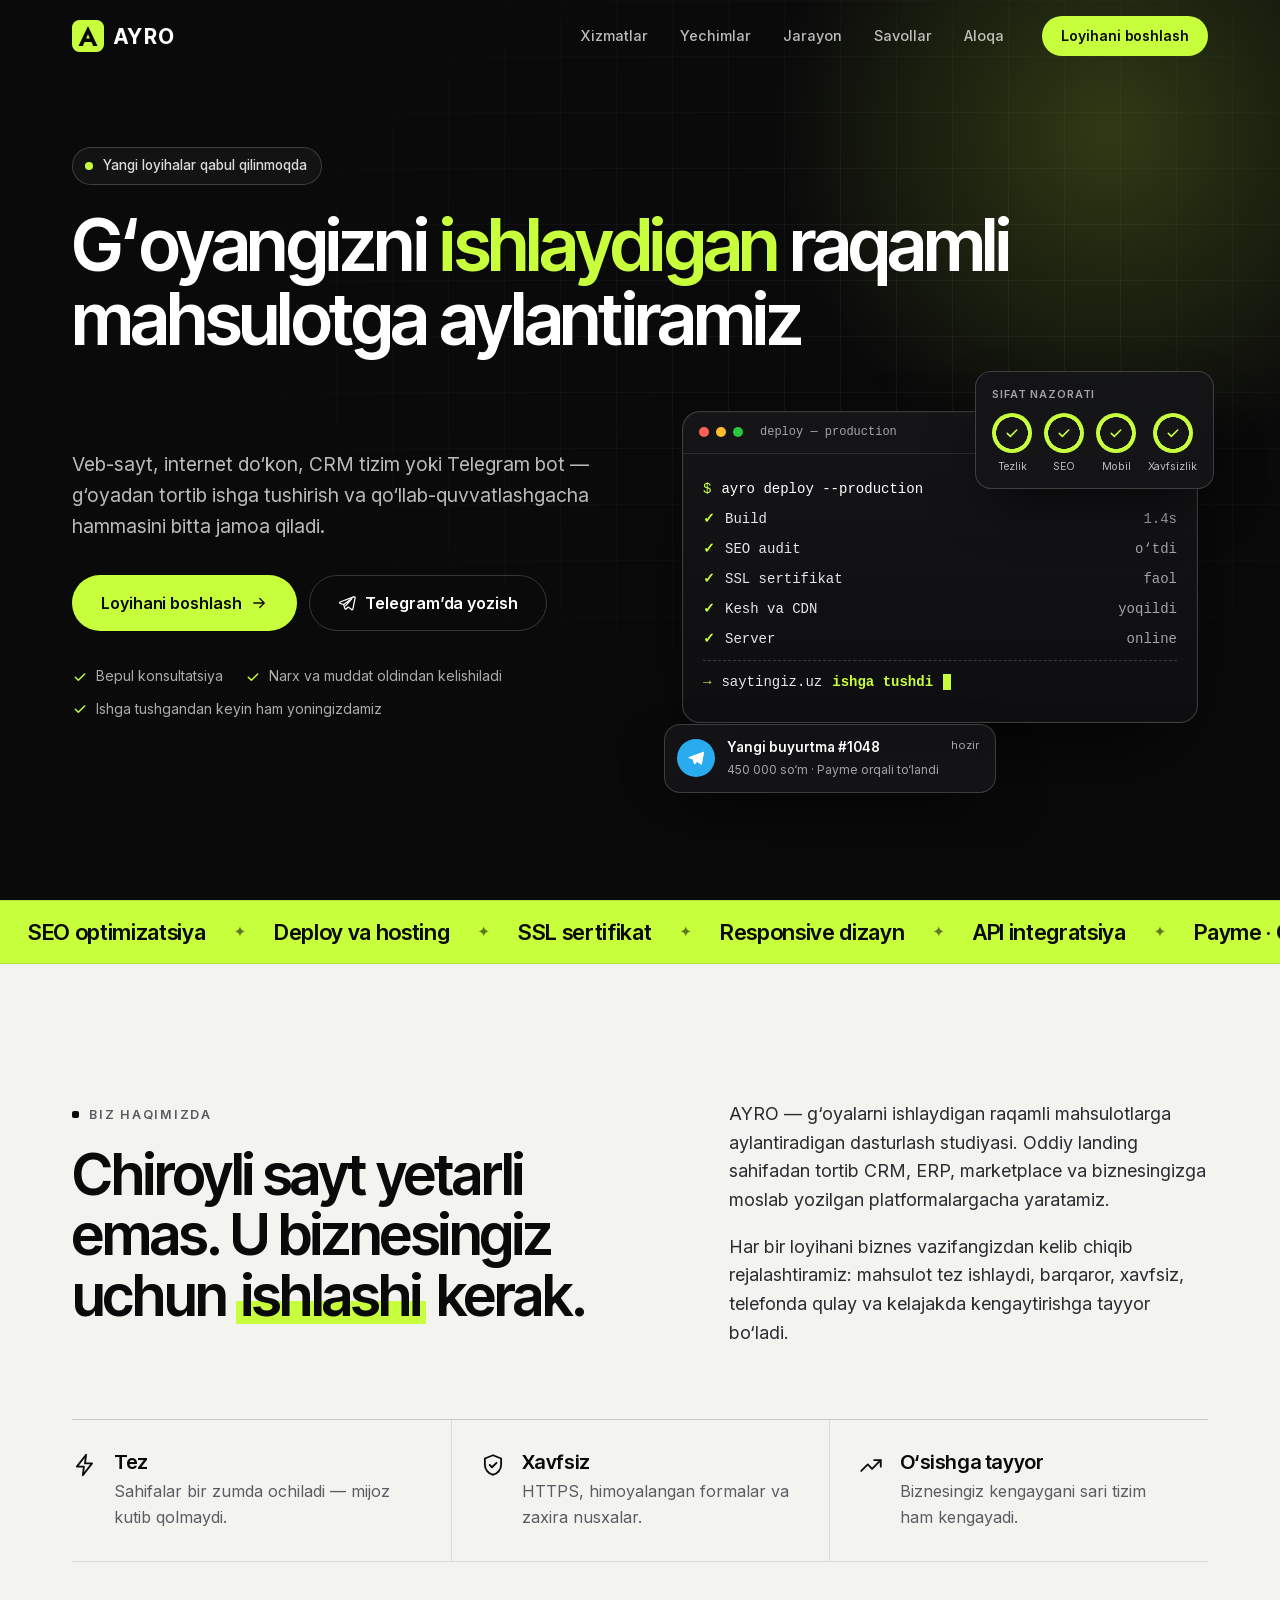
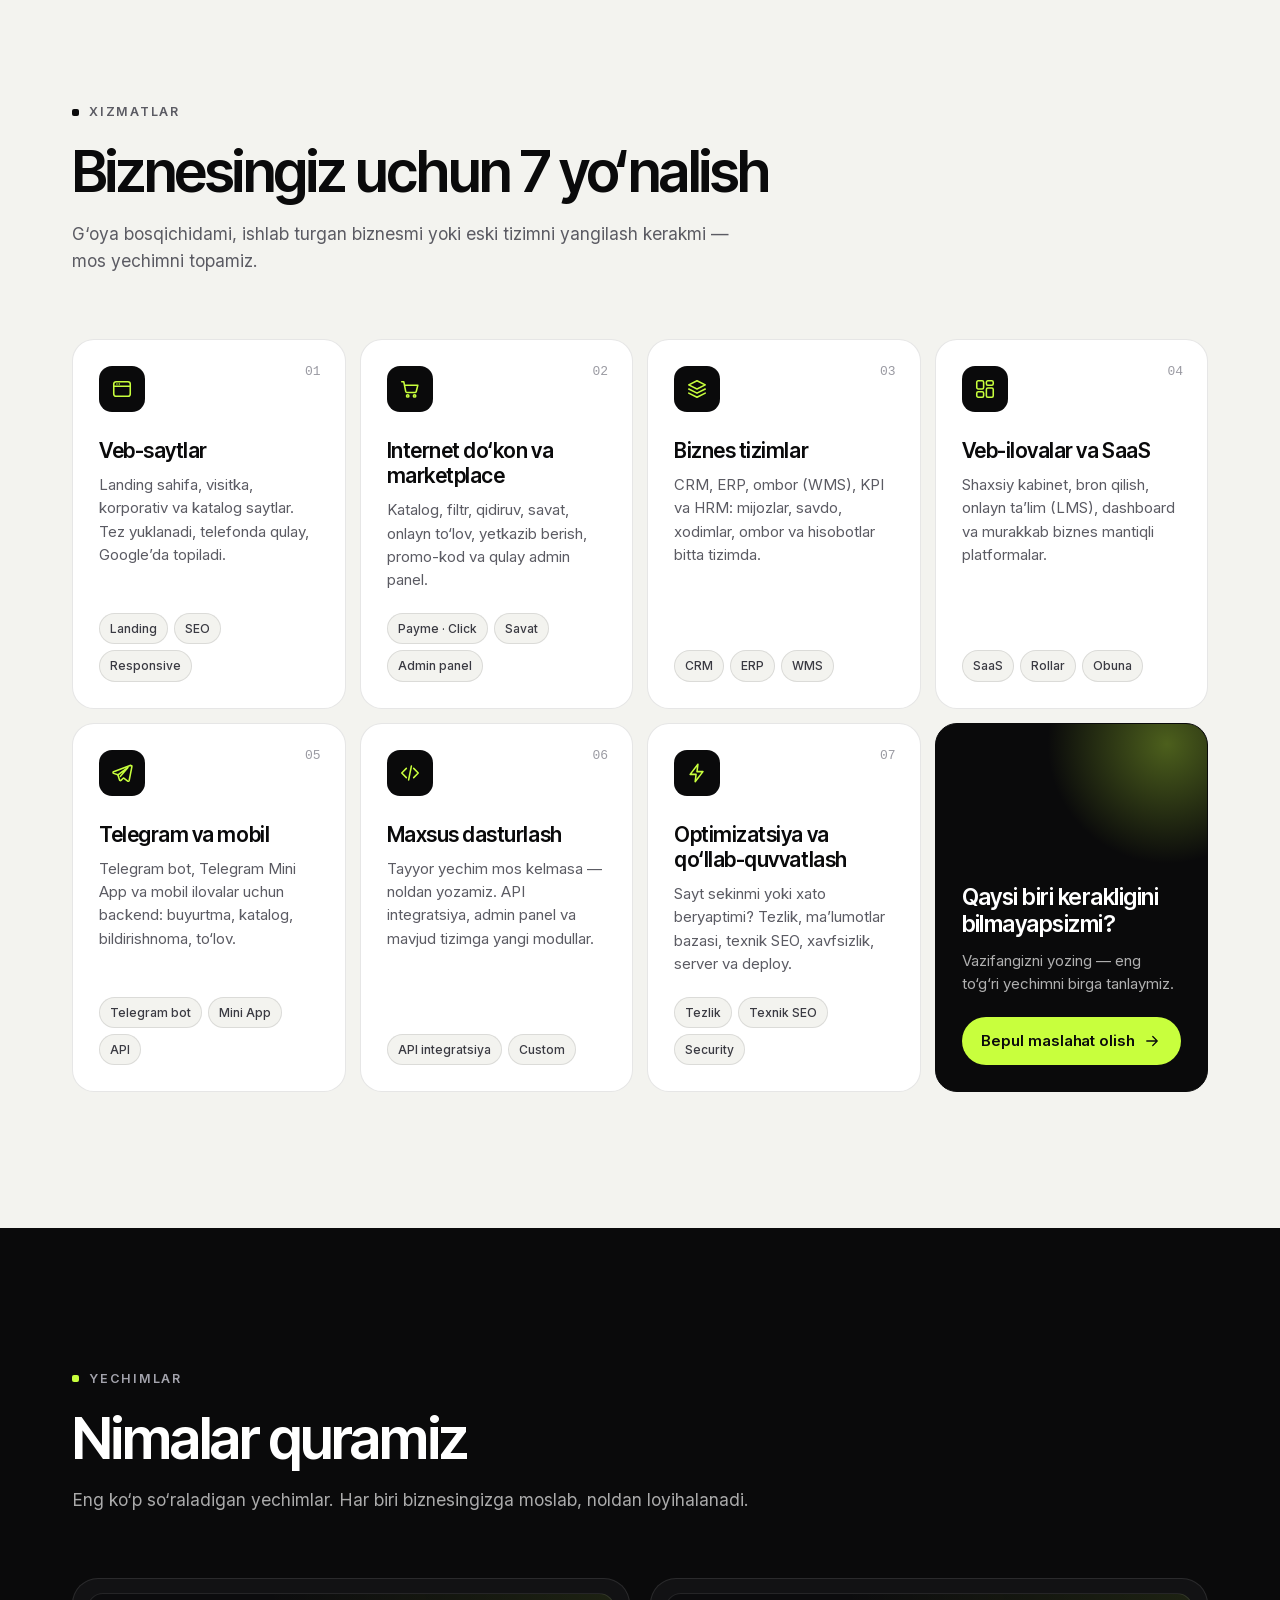
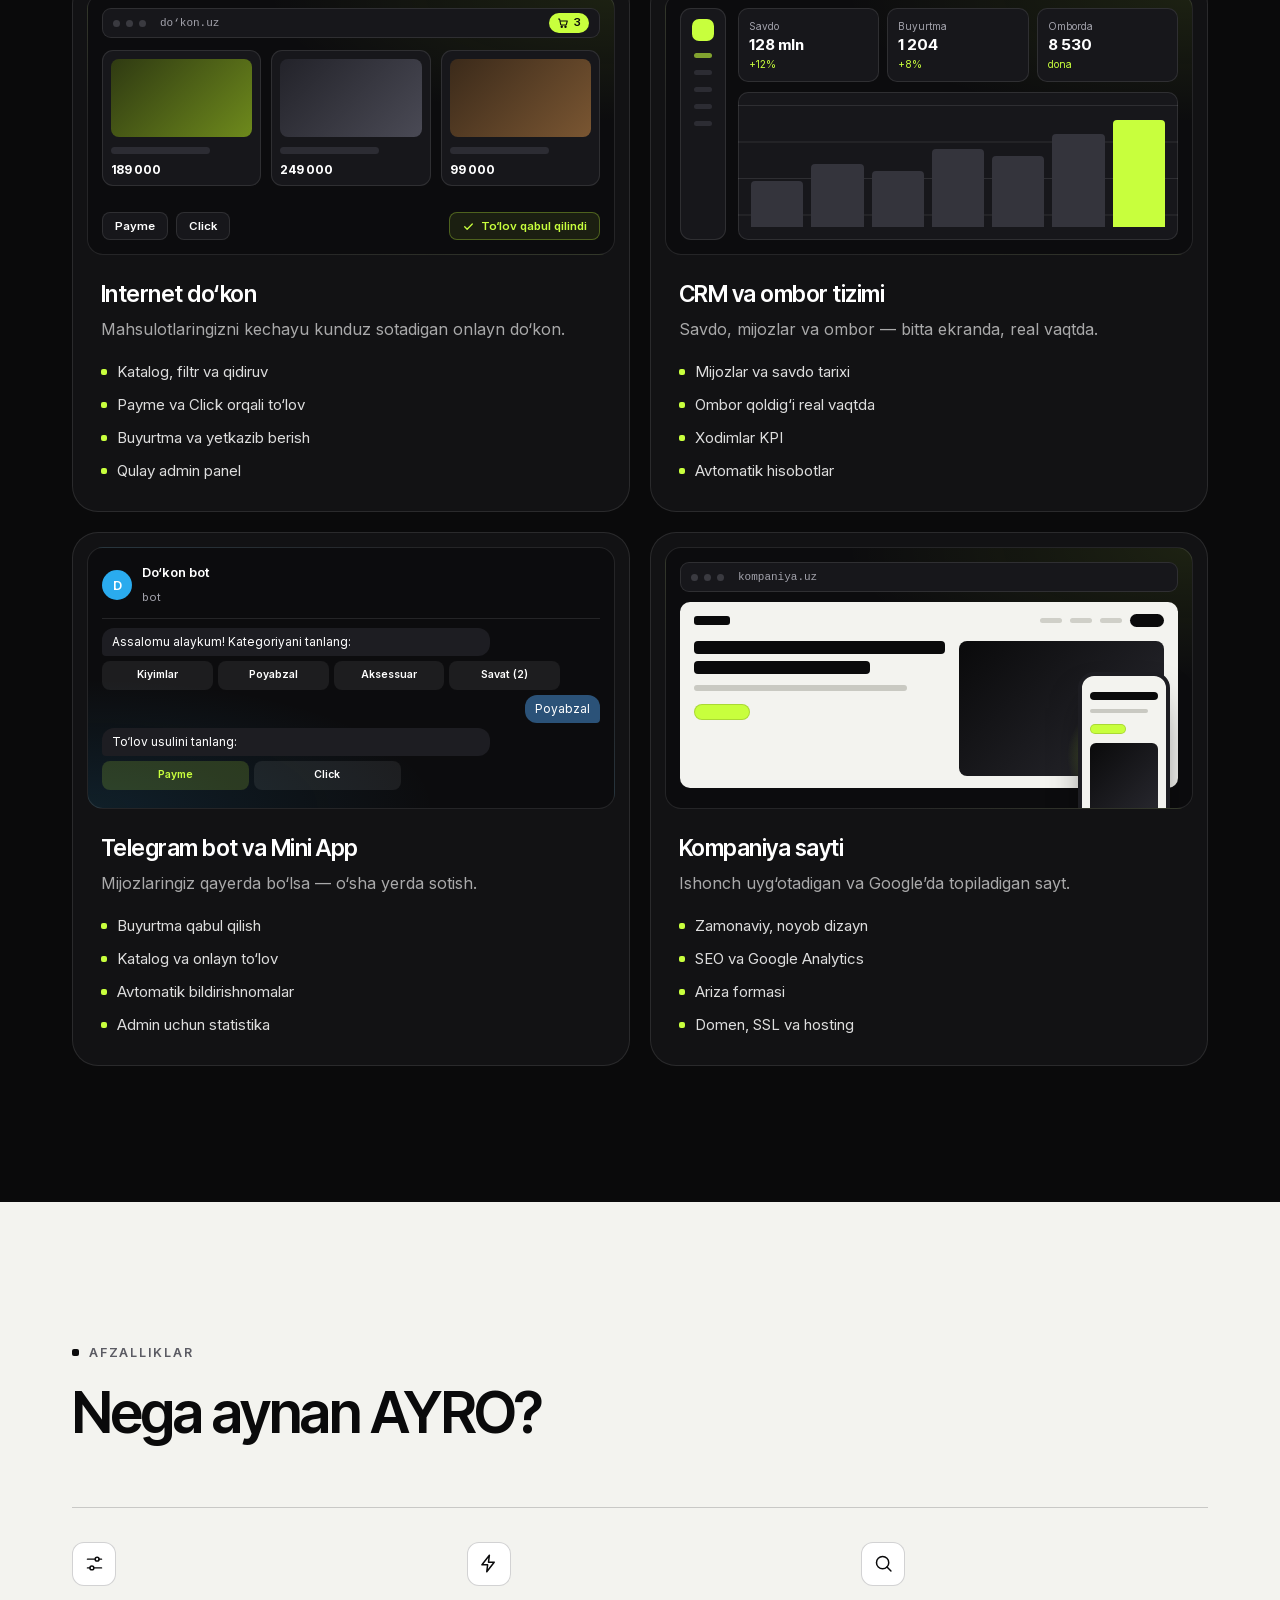
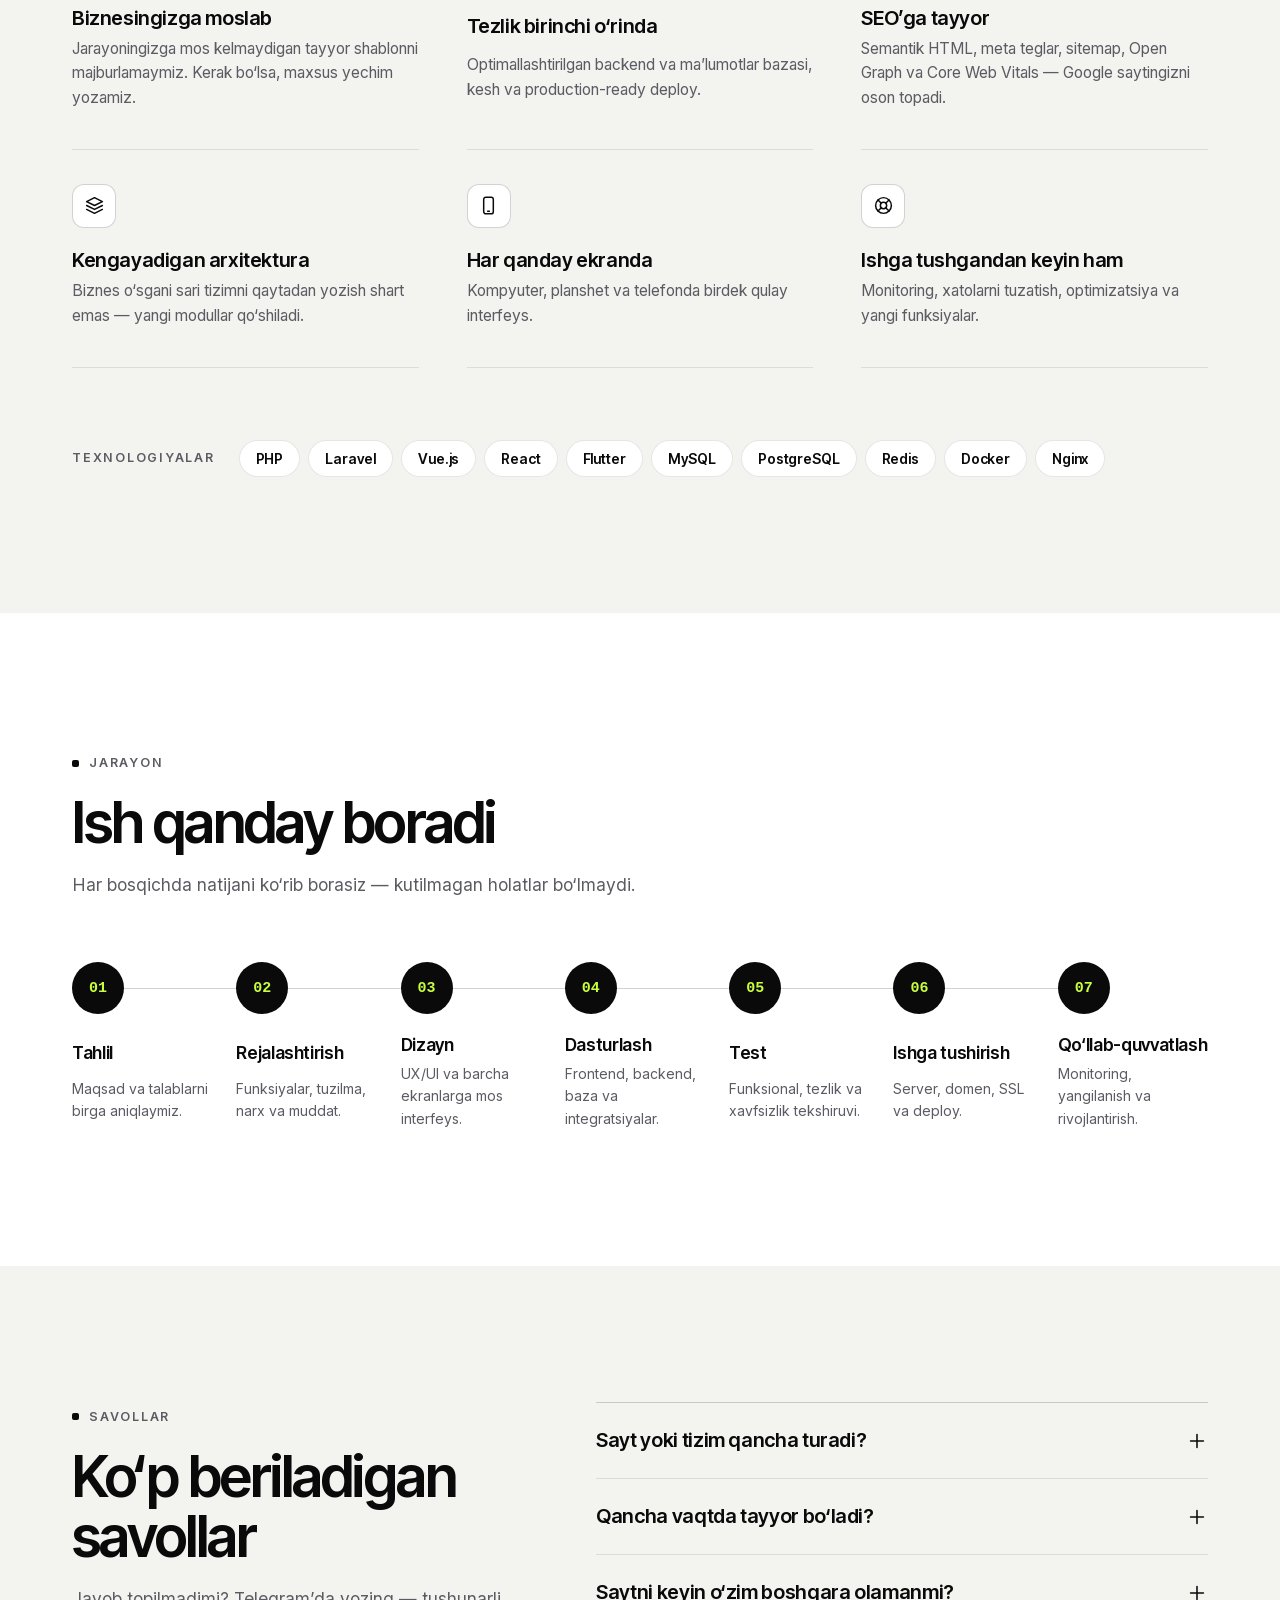
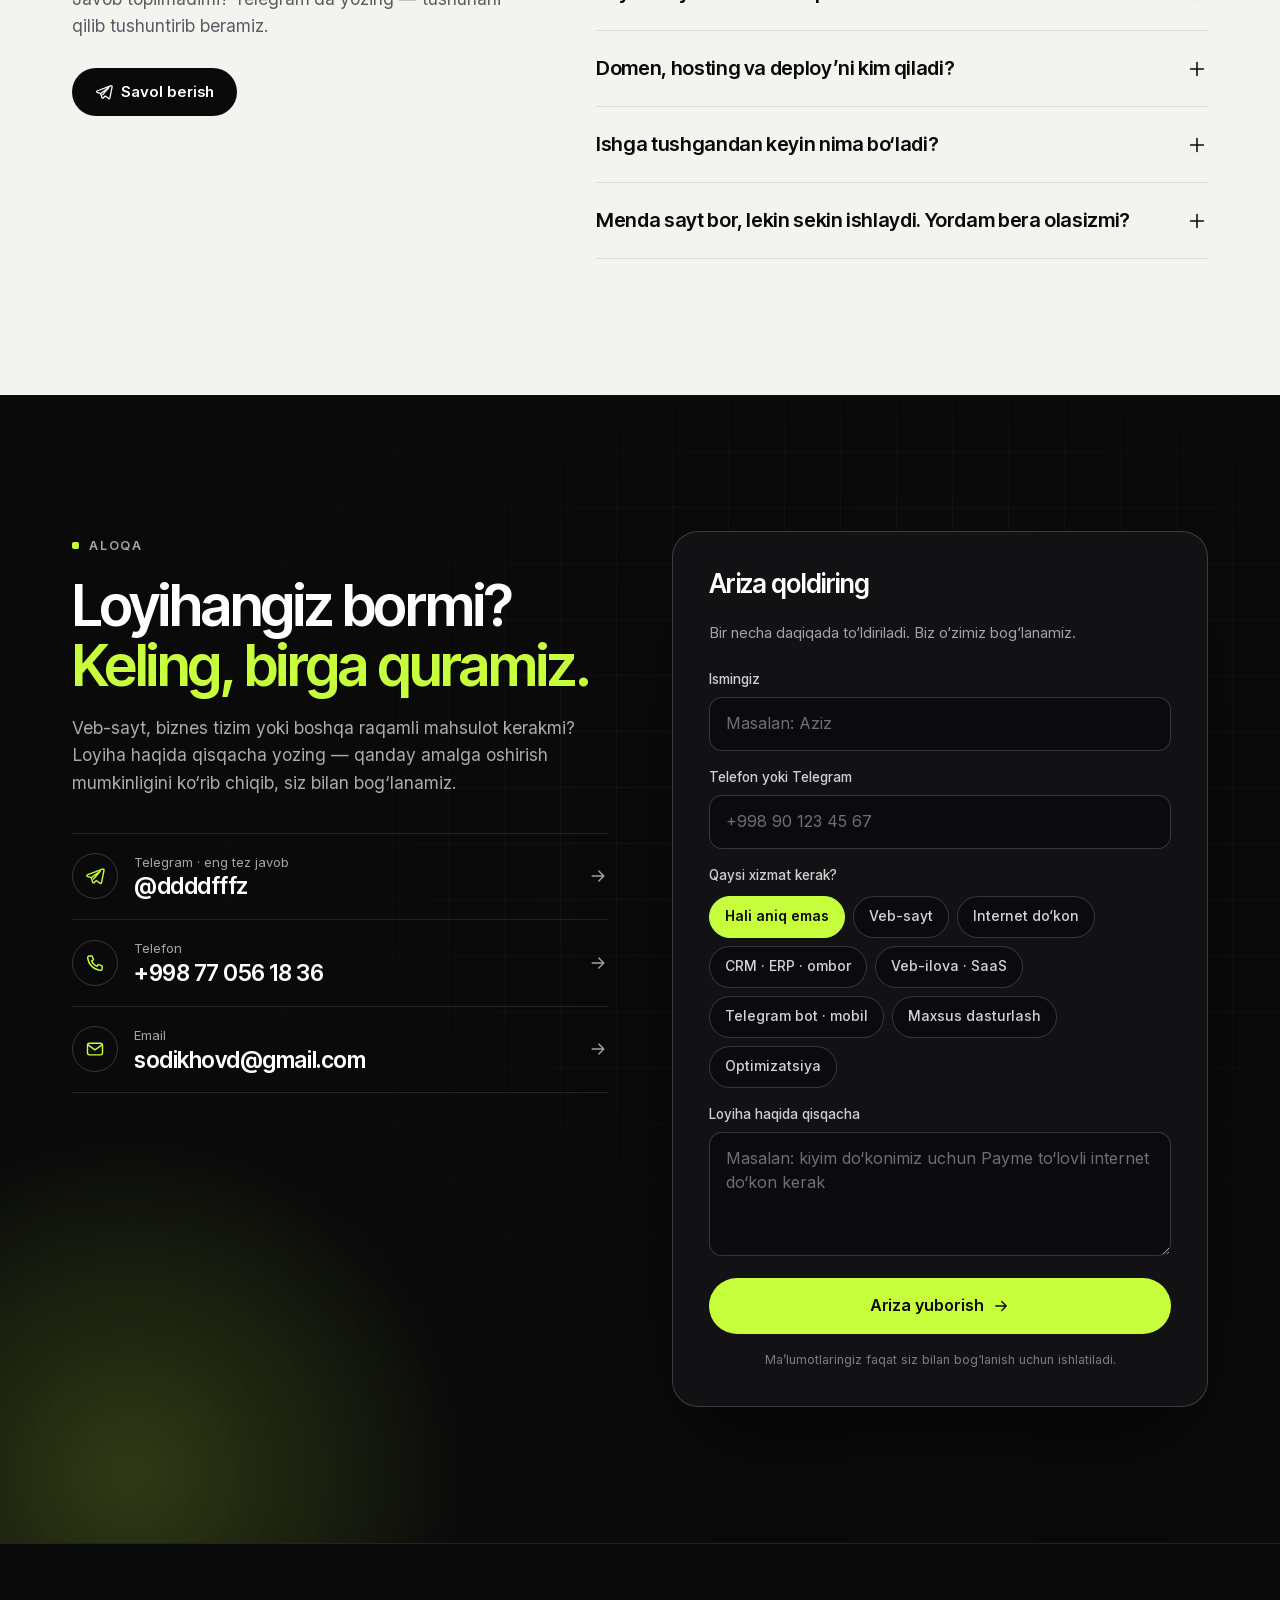
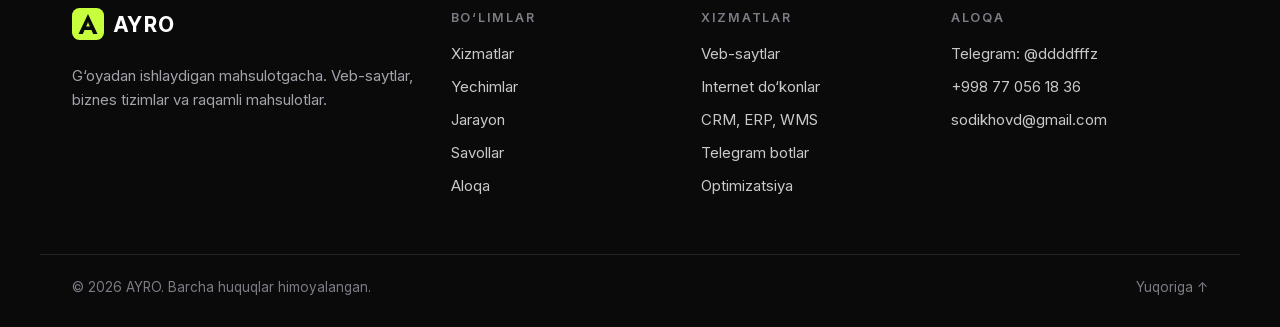
==== commit dc7b544f: "Mobil forma: xizmat tanlash tugmachalari va avtoto‘ldirish rangi Tizim select oynasi telefonda kichi" ====
--- a/index.html
+++ b/index.html
@@ -5,7 +5,7 @@
 <meta name="viewport" content="width=device-width, initial-scale=1, viewport-fit=cover">
 <title>AYRO — veb-sayt, internet do‘kon, CRM va Telegram bot yaratish</title>
 <meta name="description" content="AYRO — veb-sayt, internet do‘kon, CRM/ERP tizim, Telegram bot va veb-ilovalar yaratadigan dasturlash studiyasi. SEO optimizatsiya, tezkor yuklanish, xavfsiz deploy va doimiy qo‘llab-quvvatlash.">
-<link rel="canonical" href="https://diyorbek1118.github.io/ayro/">
+<link rel="canonical" href="https://ayro.pages.dev/">
 <meta name="theme-color" content="#0A0A0B">
 <meta name="format-detection" content="telephone=no">
 <meta property="og:type" content="website">
@@ -13,8 +13,8 @@
 <meta property="og:locale" content="uz_UZ">
 <meta property="og:title" content="AYRO — g‘oyangizni ishlaydigan raqamli mahsulotga aylantiramiz">
 <meta property="og:description" content="Veb-saytlar, internet do‘konlar, CRM/ERP tizimlar va Telegram botlar. SEO, tezkor yuklanish, xavfsiz deploy va qo‘llab-quvvatlash.">
-<meta property="og:url" content="https://diyorbek1118.github.io/ayro/">
-<meta property="og:image" content="https://diyorbek1118.github.io/ayro/og.png">
+<meta property="og:url" content="https://ayro.pages.dev/">
+<meta property="og:image" content="https://ayro.pages.dev/og.png">
 <meta property="og:image:width" content="1200">
 <meta property="og:image:height" content="630">
 <meta property="og:image:alt" content="AYRO — veb-saytlar, biznes tizimlar va raqamli mahsulotlar">
@@ -33,9 +33,9 @@
   "name": "AYRO",
   "slogan": "We turn ideas into digital products.",
   "description": "Veb-sayt, internet do‘kon, CRM/ERP tizim, Telegram bot va veb-ilovalar yaratadigan dasturlash studiyasi.",
-  "url": "https://diyorbek1118.github.io/ayro/",
-  "image": "https://diyorbek1118.github.io/ayro/og.png",
-  "logo": "https://diyorbek1118.github.io/ayro/apple-touch-icon.png",
+  "url": "https://ayro.pages.dev/",
+  "image": "https://ayro.pages.dev/og.png",
+  "logo": "https://ayro.pages.dev/apple-touch-icon.png",
   "telephone": "+998770561836",
   "email": "sodikhovd@gmail.com",
   "areaServed": { "@type": "Country", "name": "Uzbekistan" },
@@ -441,22 +441,22 @@
         </div>
         <div class="field">
           <label for="f-contact">Telefon yoki Telegram</label>
-          <input id="f-contact" name="contact" type="text" inputmode="text" autocomplete="tel" placeholder="+998 90 123 45 67 yoki @username" maxlength="60" aria-describedby="e-contact">
+          <input id="f-contact" name="contact" type="text" inputmode="text" autocomplete="tel" placeholder="+998 90 123 45 67" maxlength="60" aria-describedby="e-contact">
           <p class="err" id="e-contact"></p>
         </div>
-        <div class="field">
-          <label for="f-service">Qaysi xizmat kerak?</label>
-          <select id="f-service" name="service">
-            <option>Hali aniq emas — maslahat kerak</option>
-            <option>Veb-sayt</option>
-            <option>Internet do‘kon / marketplace</option>
-            <option>CRM / ERP / ombor tizimi</option>
-            <option>Veb-ilova / SaaS</option>
-            <option>Telegram bot / mobil ilova</option>
-            <option>Maxsus dasturlash</option>
-            <option>Optimizatsiya va qo‘llab-quvvatlash</option>
-          </select>
-        </div>
+        <fieldset class="field chips-field">
+          <legend>Qaysi xizmat kerak?</legend>
+          <div class="chips">
+            <label class="chip"><input type="radio" name="service" value="Hali aniq emas — maslahat kerak" checked><span>Hali aniq emas</span></label>
+            <label class="chip"><input type="radio" name="service" value="Veb-sayt"><span>Veb-sayt</span></label>
+            <label class="chip"><input type="radio" name="service" value="Internet do‘kon / marketplace"><span>Internet do‘kon</span></label>
+            <label class="chip"><input type="radio" name="service" value="CRM / ERP / ombor tizimi"><span>CRM · ERP · ombor</span></label>
+            <label class="chip"><input type="radio" name="service" value="Veb-ilova / SaaS"><span>Veb-ilova · SaaS</span></label>
+            <label class="chip"><input type="radio" name="service" value="Telegram bot / mobil ilova"><span>Telegram bot · mobil</span></label>
+            <label class="chip"><input type="radio" name="service" value="Maxsus dasturlash"><span>Maxsus dasturlash</span></label>
+            <label class="chip"><input type="radio" name="service" value="Optimizatsiya va qo‘llab-quvvatlash"><span>Optimizatsiya</span></label>
+          </div>
+        </fieldset>
         <div class="field">
           <label for="f-message">Loyiha haqida qisqacha</label>
           <textarea id="f-message" name="message" rows="4" maxlength="2000" placeholder="Masalan: kiyim do‘konimiz uchun Payme to‘lovli internet do‘kon kerak" aria-describedby="e-message"></textarea>
--- a/styles.css
+++ b/styles.css
@@ -60,7 +60,7 @@
 
 .ic { width: 1.25em; height: 1.25em; fill: none; stroke: currentColor; stroke-width: 1.7; stroke-linecap: round; stroke-linejoin: round; flex: none; }
 .wrap { width: 100%; max-width: var(--maxw); margin: 0 auto; padding: 0 var(--gutter); }
-.dark { background: var(--ink); color: #fff; }
+.dark { background: var(--ink); color: #fff; color-scheme: dark; }
 
 .skip { position: absolute; left: 16px; top: -60px; z-index: 100; background: var(--accent); color: var(--ink); padding: 10px 16px; border-radius: 10px; font-weight: 600; }
 .skip:focus { top: 12px; }
@@ -170,6 +170,16 @@
   .hero-grid { grid-template-columns: 1fr 1fr; column-gap: 64px; row-gap: 20px; }
   .hero-top { grid-column: 1 / -1; }
   .hero-visual { justify-self: end; }
+}
+@media (max-width: 420px) {
+  .mk { padding: 12px; }
+  .mk-side { width: 36px; }
+  .mk-kpis div { padding: 8px; }
+  .mk-kpis b { font-size: 12.5px; }
+  .mk-kpis span, .mk-kpis em { font-size: 9.5px; }
+  .kb span { font-size: 9.5px; padding: 6px 2px; }
+  .mk-pay span { padding: 0 9px; font-size: 10.5px; }
+  .chip span { padding: 0 13px; font-size: 13.5px; }
 }
 @media (max-width: 520px) {
   .hero { padding: 112px 0 56px; }
@@ -386,6 +396,17 @@
 .field select { appearance: none; -webkit-appearance: none; padding-right: 44px; background-image: url("data:image/svg+xml,%3Csvg xmlns='http://www.w3.org/2000/svg' viewBox='0 0 24 24' fill='none' stroke='%23A3A3AC' stroke-width='2' stroke-linecap='round' stroke-linejoin='round'%3E%3Cpath d='m6 9 6 6 6-6'/%3E%3C/svg%3E"); background-repeat: no-repeat; background-position: right 14px center; background-size: 18px; }
 .field select option { background: #121214; color: #fff; }
 .field ::placeholder { color: #6E6E77; }
+.field input:-webkit-autofill, .field input:-webkit-autofill:hover, .field input:-webkit-autofill:focus, .field textarea:-webkit-autofill { -webkit-text-fill-color: #fff; caret-color: #fff; -webkit-box-shadow: 0 0 0 1000px #0B0B0D inset; box-shadow: 0 0 0 1000px #0B0B0D inset; transition: background-color 99999s ease-out 0s; }
+.field input:-webkit-autofill:focus { -webkit-box-shadow: 0 0 0 1000px #0B0B0D inset, 0 0 0 4px rgba(200, 255, 61, .14); box-shadow: 0 0 0 1000px #0B0B0D inset, 0 0 0 4px rgba(200, 255, 61, .14); }
+.chips-field { border: 0; margin: 0; padding: 0; min-width: 0; }
+.chips-field legend { padding: 0; margin-bottom: 9px; font-size: 13.5px; font-weight: 500; color: rgba(255, 255, 255, .8); }
+.chips { display: flex; flex-wrap: wrap; gap: 8px; }
+.chip { position: relative; }
+.chip input { position: absolute; inset: 0; opacity: 0; margin: 0; cursor: pointer; }
+.chip span { display: inline-flex; align-items: center; min-height: 42px; padding: 0 15px; border-radius: 999px; border: 1px solid var(--line-d2); background: #0B0B0D; font-size: 14px; font-weight: 500; color: rgba(255, 255, 255, .82); transition: background-color .2s, border-color .2s, color .2s; user-select: none; }
+.chip:hover span { border-color: rgba(255, 255, 255, .34); color: #fff; }
+.chip input:checked + span { background: var(--accent); border-color: var(--accent); color: var(--ink); font-weight: 600; }
+.chip input:focus-visible + span { outline: 2px solid var(--accent); outline-offset: 2px; }
 .field input:focus, .field select:focus, .field textarea:focus { outline: none; border-color: var(--accent); box-shadow: 0 0 0 4px rgba(200, 255, 61, .14); }
 .field [aria-invalid="true"] { border-color: #FF7A6B; }
 .err { min-height: 0; font-size: 13px; color: #FF9B8F; }
